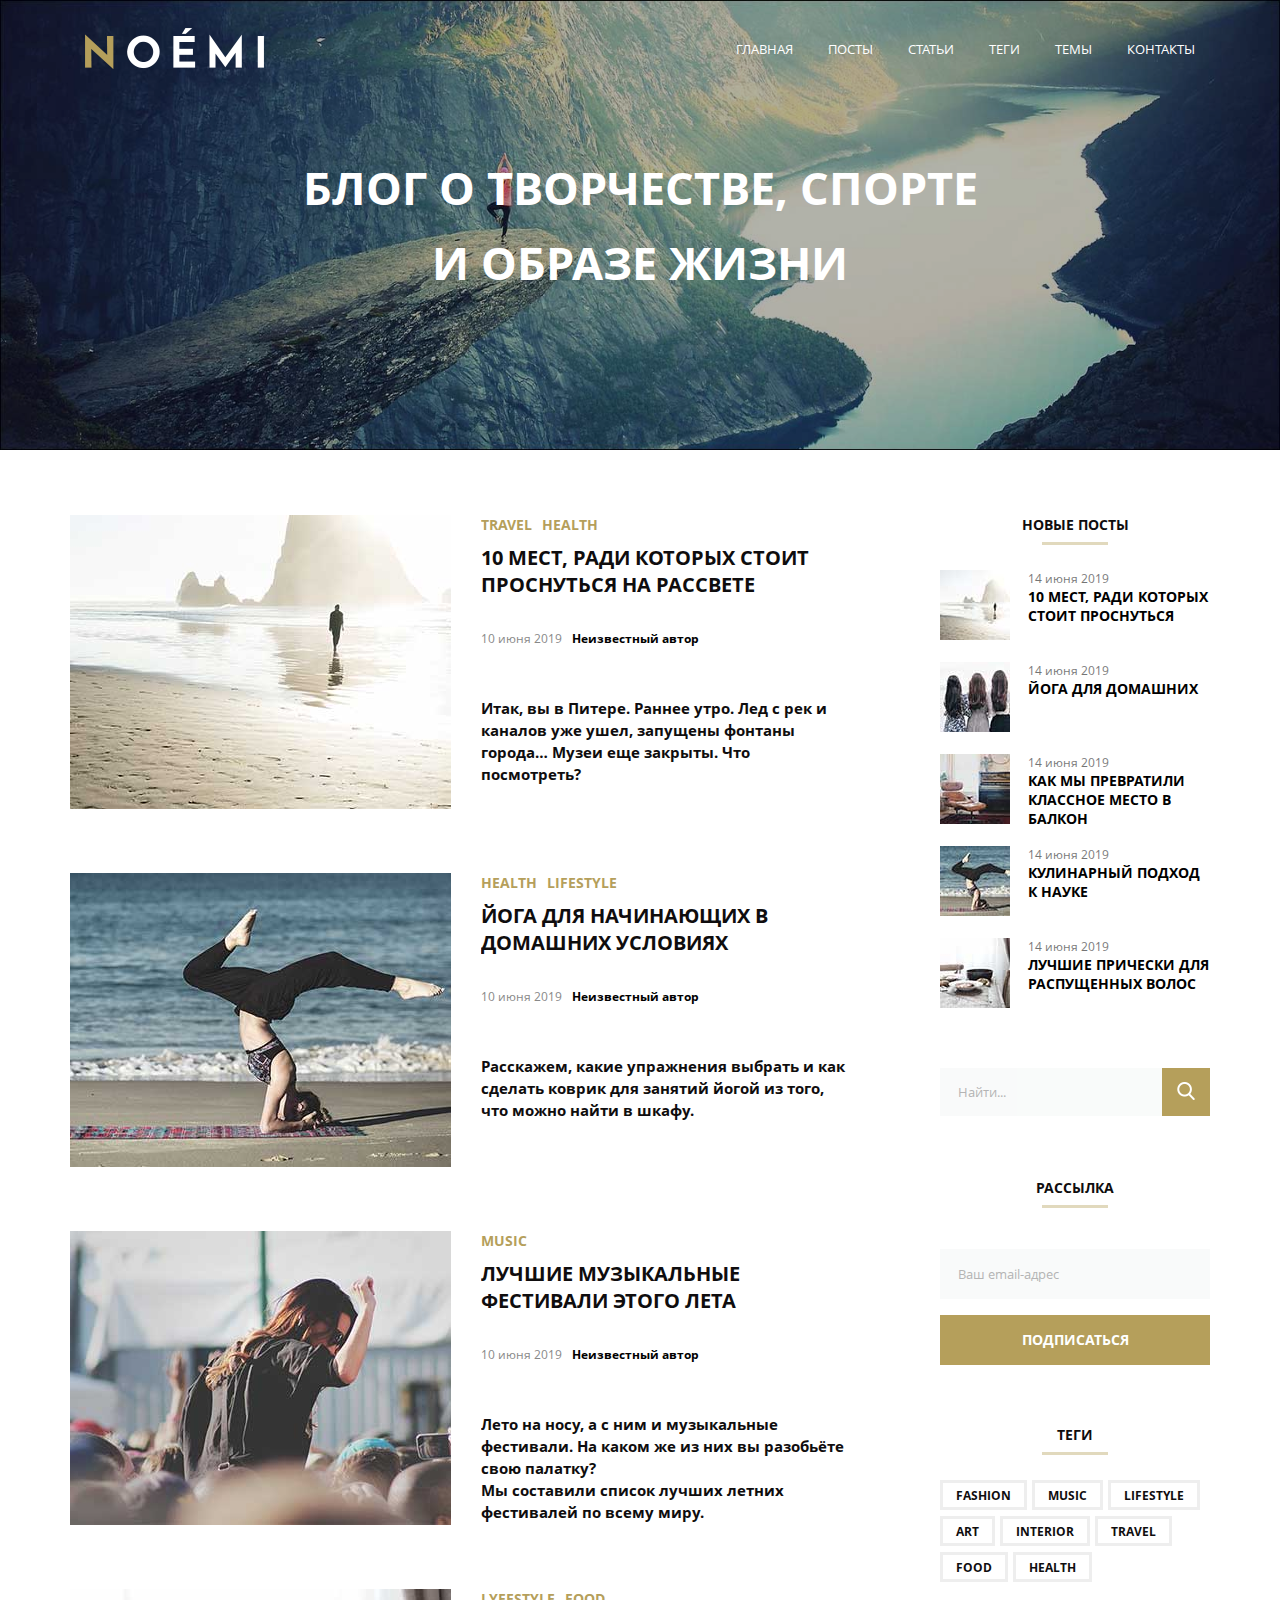
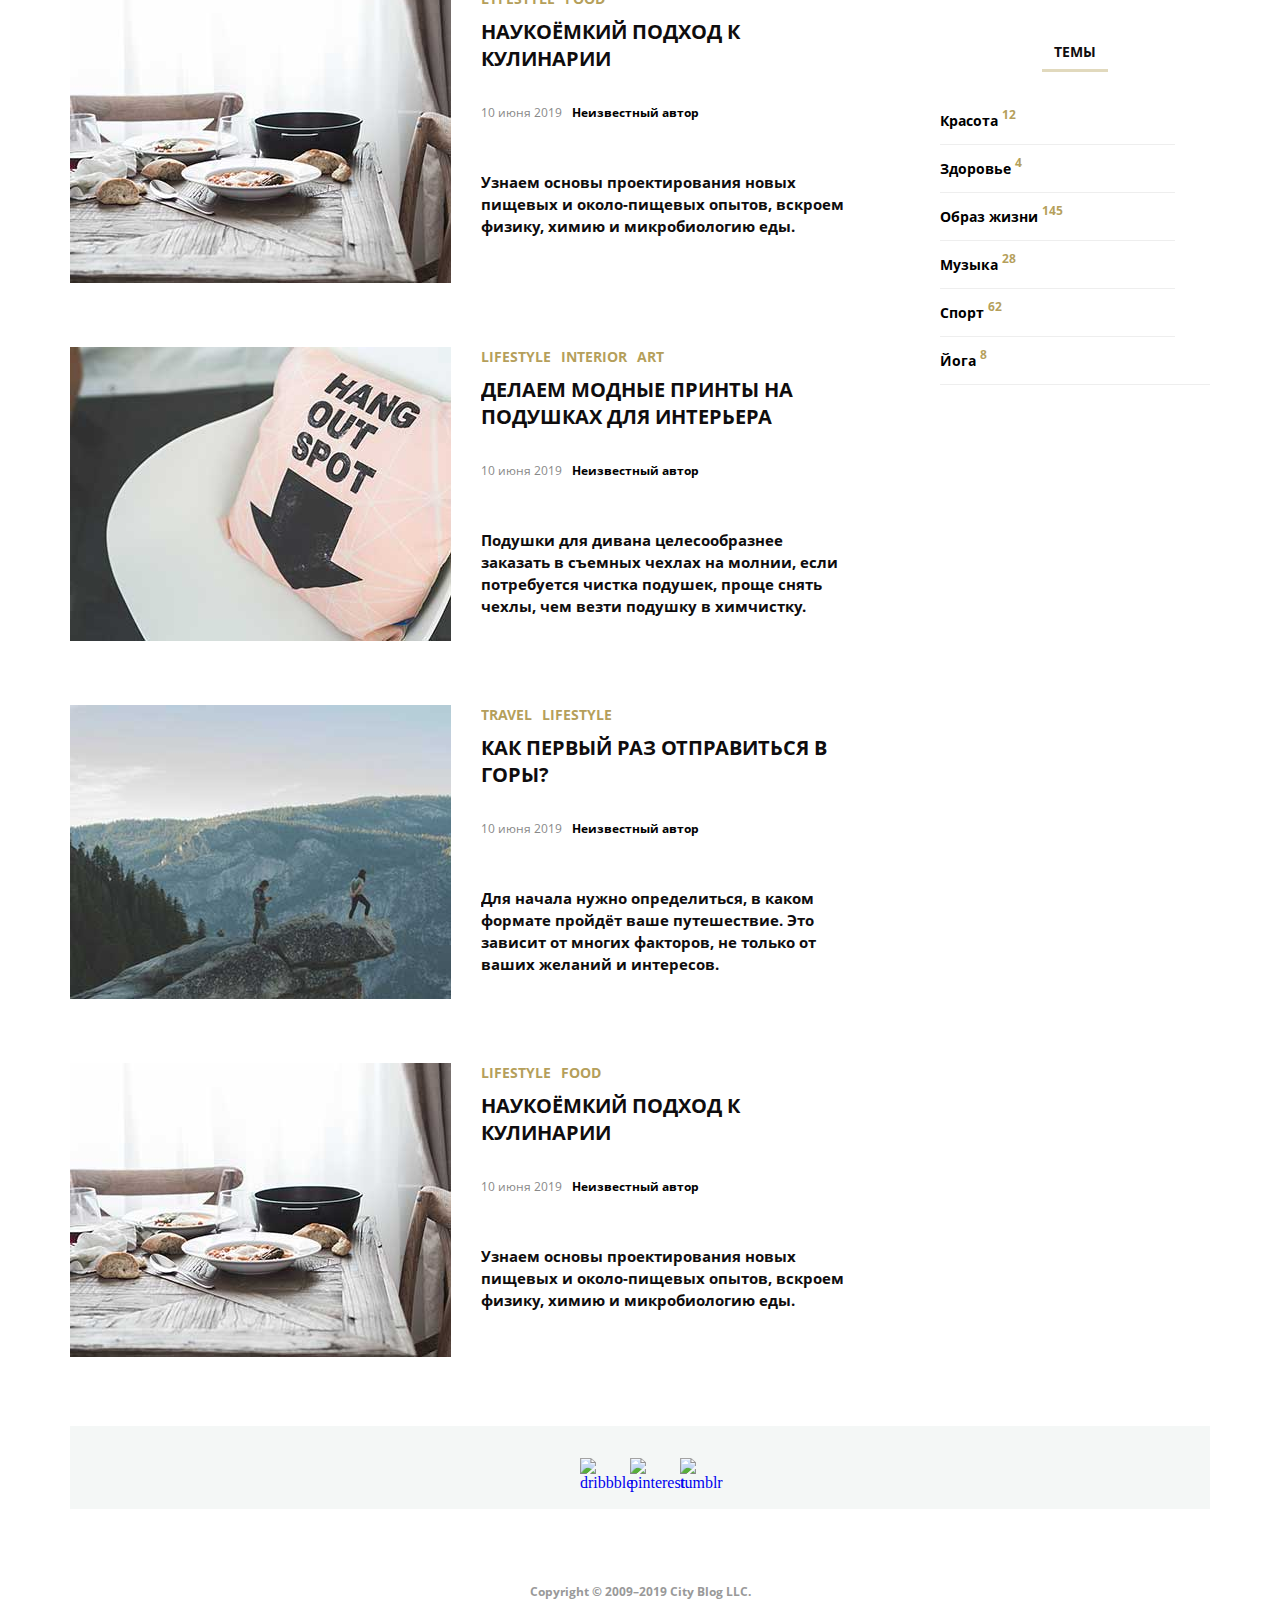
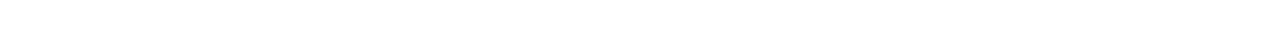
==== mi/index.html @ 3efe1348 "1" ====
<!DOCTYPE html>
<html lang="en">
  <head>
    <meta charset="UTF-8" />
    <meta http-equiv="X-UA-Compatible" content="IE=edge" />
    <meta name="viewport" content="width=device-width, initial-scale=1.0" />
    <link rel="stylesheet" href="style.css" />
    <title>diploma</title>
  </head>
  <body>
    <header class="header">
      <div class="content">
        <div class="row">
          <img class="logo" src="img/logo_8808.png" alt="логотип" />
          <nav class="nav">
            <ul class="nav--list">
              <li>
                <a href="#0" class="link">главная</a>
              </li>
              <li>
                <a href="#0" class="link">посты</a>
              </li>
              <li>
                <a href="#0" class="link">статьи</a>
              </li>
              <li>
                <a href="#0" class="link">теги</a>
              </li>
              <li>
                <a href="#0" class="link">темы</a>
              </li>
              <li>
                <a href="#0" class="link">контакты</a>
              </li>
            </ul>
          </nav>
        </div>
        <div class="tittle">
          <h1 class="tittle-text">Блог о творчестве, спорте и образе жизни</h1>
        </div>
      </div>
    </header>
    <main class="main">
      <div class="content content-main">
        <div class="main-news">
          <div class="post">
            <div class="post--img">
              <img
                src="img/nevs/last-post1.jpg"
                alt="Человек идущий по берегу"
              />
            </div>
            <div class="post--text">
              <div class="post--subtitle">
                <a href="#0">Travel</a>
                <a href="#0">Health</a>
              </div>
              <div class="post--tittle">
                <a href="#0">
                  10 мест, ради которых стоит проснуться на рассвете</a
                >
              </div>
              <div class="post--data-author">
                <div class="data-post"><p>10 июня 2019</p></div>
                <div class="author">Неизвестный автор</div>
              </div>
              <p class="desc">
                Итак, вы в Питере. Раннее утро. Лед с рек и каналов уже ушел,
                запущены фонтаны города… Музеи еще закрыты. Что посмотреть?
              </p>
            </div>
          </div>
          <div class="post">
            <div class="post--img">
              <img
                src="img/nevs/last-post2.jpg"
                alt="Девушка занимается йогой"
              />
            </div>
            <div class="post--text">
              <div class="post--subtitle">
                <a href="#0">health</a>
                <a href="#0">lifestyle</a>
              </div>
              <div class="post--tittle">
                <a href="#0"> ЙОга для начинающих в домашних условиях</a>
              </div>
              <div class="post--data-author">
                <div class="data-post"><p>10 июня 2019</p></div>
                <div class="author">Неизвестный автор</div>
              </div>
              <p class="desc">
                Расскажем, какие упражнения выбрать и как сделать коврик для
                занятий йогой из того, что можно найти в шкафу.
              </p>
            </div>
          </div>
          <div class="post">
            <div class="post--img">
              <img src="img/nevs/last-post3.jpg" alt="девушка на концерте" />
            </div>
            <div class="post--text">
              <div class="post--subtitle">
                <a href="#0">music</a>
              </div>
              <div class="post--tittle">
                <a href="#0"> Лучшие музыкальные фестивали этого лета</a>
              </div>
              <div class="post--data-author">
                <div class="data-post"><p>10 июня 2019</p></div>
                <div class="author">Неизвестный автор</div>
              </div>
              <p class="desc">
                Лето на носу, а с ним и музыкальные фестивали. На каком же из
                них вы разобьёте свою палатку?
              </p>
              <p class="desc">
                Мы составили список лучших летних фестивалей по всему миру.
              </p>
            </div>
          </div>
          <div class="post">
            <div class="post--img">
              <img src="img/nevs/last-post4.jpg" alt="еда" />
            </div>
            <div class="post--text">
              <div class="post--subtitle">
                <a href="#0">LYFESTYLE</a>
                <a href="#0">FOOD</a>
              </div>
              <div class="post--tittle">
                <a href="#0">Наукоёмкий подход к кулинарии</a>
              </div>
              <div class="post--data-author">
                <div class="data-post"><p>10 июня 2019</p></div>
                <div class="author">Неизвестный автор</div>
              </div>
              <p class="desc">
                Узнаем основы проектирования новых пищевых и около-пищевых
                опытов, вскроем физику, химию и микробиологию еды.
              </p>
            </div>
          </div>
          <div class="post">
            <div class="post--img">
              <img src="img/nevs/last-post5.jpg" alt="подушка" />
            </div>
            <div class="post--text">
              <div class="post--subtitle">
                <a href="#0">Lifestyle</a>
                <a href="#0">INTERIOR</a>
                <a href="#0">art</a>
              </div>
              <div class="post--tittle">
                <a href="#0"> делаем модные принты на подушках для интерьера</a>
              </div>
              <div class="post--data-author">
                <div class="data-post"><p>10 июня 2019</p></div>
                <div class="author">Неизвестный автор</div>
              </div>
              <p class="desc">
                Подушки для дивана целесообразнее заказать в съемных чехлах на
                молнии, если потребуется чистка подушек, проще снять чехлы, чем
                везти подушку в химчистку.
              </p>
            </div>
          </div>
          <div class="post">
            <div class="post--img">
              <img src="img/nevs/last-post6.jpg" alt="люди в горах" />
            </div>
            <div class="post--text">
              <div class="post--subtitle">
                <a href="#0">Travel</a>
                <a href="#0">lifestyle</a>
              </div>
              <div class="post--tittle">
                <a href="#0">Как первый раз отправиться в горы?</a>
              </div>
              <div class="post--data-author">
                <div class="data-post"><p>10 июня 2019</p></div>
                <div class="author">Неизвестный автор</div>
              </div>
              <p class="desc">
                Для начала нужно определиться, в каком формате пройдёт ваше
                путешествие. Это зависит от многих факторов, не только от ваших
                желаний и интересов.
              </p>
            </div>
          </div>
          <div class="post">
            <div class="post--img">
              <img src="img/nevs/last-post4.jpg" alt="снова еда" />
            </div>
            <div class="post--text">
              <div class="post--subtitle">
                <a href="#0">lifestyle</a>
                <a href="#0">food</a>
              </div>
              <div class="post--tittle">
                <a href="#0">Наукоёмкий подход к кулинарии</a>
              </div>
              <div class="post--data-author">
                <div class="data-post"><p>10 июня 2019</p></div>
                <div class="author">Неизвестный автор</div>
              </div>
              <p class="desc">
                Узнаем основы проектирования новых пищевых и около-пищевых
                опытов, вскроем физику, химию и микробиологию еды.
              </p>
            </div>
          </div>
        </div>
        <aside class="add-news">
          <section class="section new-posts">
            <div class="new-posts--tittle"><h3>Новые посты</h3></div>
            <div class="new-posts--list">
              <article class="new-posts--item">
                <div class="item--img">
                  <img src="img/nevs-sec/2.jpg" alt="человек на пляже" />
                </div>
                <div class="item--text">
                  <div class="data"><p>14 июня 2019</p></div>
                  <h4 class="post--tittle-aside xs">
                    <a href="#0"> 10 мест, ради которых стоит проснуться</a>
                  </h4>
                </div>
              </article>
              <article class="new-posts--item">
                <div class="item--img">
                  <img src="img/nevs-sec/7.jpg" alt="три девушки" />
                </div>
                <div class="item--text">
                  <div class="data"><p>14 июня 2019</p></div>
                  <h4 class="post--tittle-aside xs">
                    <a href="#0">Йога для домашних</a>
                  </h4>
                </div>
              </article>
              <article class="new-posts--item">
                <div class="item--img">
                  <img src="img/nevs-sec/45.jpg" alt="кресло" />
                </div>
                <div class="item--text">
                  <div class="data"><p>14 июня 2019</p></div>
                  <h4 class="post--tittle-aside xs">
                    <a href="#0">как мы превратили классное место в балкон</a>
                  </h4>
                </div>
              </article>
              <article class="new-posts--item">
                <div class="item--img">
                  <img
                    src="img/nevs-sec/151.jpg"
                    alt="девушка занимается йогой"
                  />
                </div>
                <div class="item--text">
                  <div class="data"><p>14 июня 2019</p></div>
                  <h4 class="post--tittle-aside xs">
                    <a href="#0">Кулинарный подход к науке</a>
                  </h4>
                </div>
              </article>
              <article class="new-posts--item">
                <div class="item--img">
                  <img src="img/nevs-sec/501.jpg" alt="едааааа" />
                </div>
                <div class="item--text">
                  <div class="data"><p>14 июня 2019</p></div>
                  <h4 class="post--tittle-aside xs">
                    <a href="#0"> лучшие прически для распущенных волос</a>
                  </h4>
                </div>
              </article>
            </div>
          </section>
          <section class="section search">
            <form method="get" class="search--item form">
              <input
                placeholder="Найти..."
                type="search"
                class="search--input"
              />
              <button type="submit" class="searh--submit">
                <img
                  class="search-img"
                  src="img/search_9356.png"
                  alt="значок лупы"
                />
              </button>
            </form>
          </section>
          <section class="section mailing">
            <div class="new-posts--tittle"><h3>Рассылка</h3></div>
            <div class="column--email">
              <form class="column--email-input-button" method="post">
                <label for="emailAddress"></label>
                <input
                  class="mailing--email form"
                  type="email"
                  id="emailAddress"
                  placeholder="Ваш email-адрес"
                  required
                  pattern=".+@beststartupever\.com"
                />
                <button class="mailing--submit form" type="submit">
                  Подписаться
                </button>
              </form>
            </div>
          </section>
          <section class="section tegs">
            <div class="new-posts--tittle"><h3>теги</h3></div>
            <div class="tegs--container">
              <div class="container--teg">
                <a class="teg--link" href="#0">Fashion</a>
              </div>
              <div class="container--teg">
                <a class="teg--link" href="#0">MuSiC</a>
              </div>
              <div class="container--teg">
                <a class="teg--link" href="#0">Lifestyle</a>
              </div>
              <div class="container--teg">
                <a class="teg--link" href="#0">ART</a>
              </div>
              <div class="container--teg">
                <a class="teg--link" href="#0">Interior</a>
              </div>
              <div class="container--teg">
                <a class="teg--link" href="#0">travel</a>
              </div>
              <div class="container--teg">
                <a class="teg--link" href="#0">FOOD</a>
              </div>
              <div class="container--teg">
                <a class="teg--link" href="#0">HEALTH</a>
              </div>
            </div>
          </section>
          <section class="section themes">
            <div class="new-posts--tittle"><h3>темы</h3></div>
            <ul class="list--container">
              <li class="list--item">
                <a class="item--link" href="#0">
                  Красота
                  <div class="link--number">12</div>
                </a>
              </li>
              <li class="list--item">
                <a class="item--link" href="#0">
                  Здоровье
                  <div class="link--number">4</div>
                </a>
              </li>
              <li class="list--item">
                <a class="item--link" href="#0">
                  Образ жизни
                  <div class="link--number">145</div>
                </a>
              </li>
              <li class="list--item">
                <a class="item--link" href="#0">
                  Музыка
                  <div class="link--number">28</div>
                </a>
              </li>
              <li class="list--item">
                <a class="item--link" href="#0">
                  Спорт
                  <div class="link--number">62</div>
                </a>
              </li>
              <li class="list--item">
                <a class="item--link" href="#0">
                  Йога
                  <div class="link--number">8</div>
                </a>
              </li>
            </ul>
          </section>
        </aside>
      </div>
    </main>
    <footer class="footer">
      <div class="content footer--container">
        <div class="socials--container">
          <div class="socials--icon">
            <a href="#0">
              <img
                src="https://netology-code.github.io/html-2-diploma/sources/images/social/001-dribbble.svg"
                alt="dribbble"
              />
              <p class="visually-hidden">это иконка "dribbble"</p>
            </a>
          </div>
          <div class="socials--icon">
            <a href="#0">
              <img
                src="https://netology-code.github.io/html-2-diploma/sources/images/social/002-pinterest.svg"
                alt="pinterest"
              />
              <p class="visually-hidden">это иконка "pinterest"</p>
            </a>
          </div>
          <div class="socials--icon">
            <a href="#0">
              <img
                src="https://netology-code.github.io/html-2-diploma/sources/images/social/003-tumblr.svg"
                alt="tumblr"
              />
              <p class="visually-hidden">это иконка "tumblr"</p>
            </a>
          </div>
        </div>
        <div class="footer--info">
          <a href="#0">Copyright © 2009–2019 City Blog LLC.</a>
        </div>
      </div>
    </footer>
  </body>
</html>
---- mi/style.css ----
@font-face {
  font-family: "OpenSans";
  src: url("fonts/OpenSans-Regular.woff") format("woff"), url("fonts/OpenSans-Regular.ttf") format("ttf");
  font-weight: normal;
  font-style: normal;
  font-display: swap;
}
@font-face {
  font-family: "OpenSans";
  src: url("fonts//OpenSans-Bold.woff") format("woff"), url("fonts/OpenSans-Bold.ttf") format("ttf");
  font-weight: 700;
  font-style: normal;
  font-display: swap;
}
/*//////////////////////////////////////////////////////*/
* {
  padding: 0px;
  margin: 0px;
  border: 0px;
}

*,
*::before,
*::after {
  box-sizing: border-box;
}
ul,
li {
  list-style-type: none;
}
/*!!!!!!!!!!!!!!!!!!!!!!!!!!!!!!><!!!!!!!!!!!!!!!!!!!!!!!!!!!!!!*/
.header {
  margin: 0 auto;
  position: relative;
  width: 100%;
  height: 450px;
  background-image: url(img/banner-bg.jpg);
  background-repeat: no-repeat;
  background-size: 100% 100%;
  object-fit: cover;
  object-position: center center;
  z-index: 1;
}

.header::before {
  content: "";
  display: block;
  width: 100%;
  height: 100%;
  position: absolute;
  top: 0;
  left: 0;
  right: 0;
  bottom: 0;
  background-color: rgba(0, 0, 0, 0.3);
  z-index: 1;
}
.content {
  /* position: relative; */
  max-width: 1170px;
  height: 100%;
  margin: 0 auto;
  padding: 0 15px;
  position: relative;
}
.row {
  display: flex;
  justify-content: space-between;
  align-items: center;

  padding: 28px 15px 0 15px;
  z-index: 2;
}
.logo {
  z-index: 2;
}
.nav {
  z-index: 2;
  /*  justify-content: space-between; 
     width: 100%;
  max-width: 464px; */
}
.nav--list {
  display: flex;
}
.link {
  text-decoration: none;
  font-size: 13px;
  text-transform: uppercase;
  color: #ffffff;
  font-weight: 400;
  font-family: "OpenSans", Arial, sans-serif;
  text-align: center;
}

li:not(:last-child) {
  margin-right: 35px;
}
.link:hover {
  text-decoration: underline;
  /*   border-bottom: 1px solid #ffffff; */
}

.tittle {
  /*  margin: 0 auto; */
  /*top: 20%;*/
  /*  display: flex;
  justify-content: center; */
  max-width: 690px;
  width: 100%;
  position: absolute;
  top: 50%;
  left: 50%;
  transform: translate(-50%, -50%);

  z-index: 2;
}
.tittle-text {
  font-size: 45px;
  line-height: 75px;
  text-transform: uppercase;
  color: #ffffff;
  font-weight: 700;
  font-family: "OpenSans", Arial, sans-serif;
  text-align: center;
}
/*!!!!!!!!!!!!!!MAIN!!!!!!!!!!!!!!!!!!!!!!!*/
.content-main {
  margin: 0 auto;
  display: flex;
  justify-content: space-between;
  margin-top: 65px;
  margin-bottom: 65px;
}
.main-news {
  display: flex;
  flex-direction: column;
  row-gap: 60px;
}
.post {
  display: flex;
  max-width: 780px;
  /*   gap: 60px 30px; */
}
.post--img {
}
.post--text {
  display: flex;
  flex-direction: column;
  max-width: 380px;
  max-height: 294px;

  margin-left: 30px;
  overflow: hidden;
}
.post--subtitle {
  display: flex;
  column-gap: 10px;
}
.post--subtitle a {
  font-family: "OpenSans", Arial, sans-serif;
  font-size: 14px;
  /*  line-height: 40px; */
  font-weight: 700;
  text-transform: uppercase;
  color: #b59f5b;
}
.post--tittle {
  margin-top: 10px;
  margin-bottom: 32px;
}
.post--tittle a {
  font-family: "OpenSans", Arial, sans-serif;
  font-weight: bold;
  font-size: 20px;
  /*   line-height: 24px; */
  font-weight: 700;
  text-transform: uppercase;
  color: #0f0d0e;
}
.post--tittle a:hover {
  color: #b59f5b;
}

.post--data-author {
  display: flex;
  column-gap: 10px;
  margin-bottom: 50px;
}
.data-post {
}
.data-post p {
  font-family: "OpenSans";
  font-size: 12px;
  /*  line-height: 40px; */
  font-weight: 400;
  color: #888888;
}
.author {
  display: inline-block;
  font-family: "OpenSans", Arial, sans-serif;
  font-weight: bold;
  font-size: 12px;
  /*   line-height: 40px; */
  font-weight: 700;
  color: #000000;
}
.desc {
  font-family: "OpenSans", Arial, sans-serif;
  font-weight: bold;
  font-size: 15px;
  line-height: 22px;
  color: #0f0d0e;
}

/*!!!!!!!!!!!!!!!!!!!!!!!!!!.add-news!!!!!!!!!!!!!!!!!!!!!!!!!*/

/* .add-news section::not(:last-child) {
  padding-bottom: 60%;
} */
a {
  text-decoration: none;
}

.new-posts {
}
.add-news {
  box-sizing: content-box;
  max-width: 270px;
  width: 100%;
  padding-left: 15px;
}
.new-posts--tittle {
  text-align: center;
  margin-bottom: 25px;
}
.new-posts--tittle h3 {
  font-family: "OpenSans", Arial, sans-serif;
  font-size: 14px;
  font-weight: bold;
  text-transform: uppercase;
  color: #0f0d0e;
}
.new-posts--tittle::after {
  content: "";
  display: block;
  width: 66px;
  height: 3px;
  opacity: 0.4;
  background-color: #b59f5b;
  margin: 8px auto 0; /* Отступ с боков по центру и снизу */
}
.post--tittle-aside a {
  font-family: "OpenSans";
  font-size: 14px;
  /* line-height: 18px; */
  font-weight: 700;
  text-transform: uppercase;
  color: #000000;
}
.post--tittle-aside a:hover {
  color: #b59f5b;
}
.new-posts--list {
  display: flex;
  flex-direction: column;
  row-gap: 22px;
}
.new-posts--item {
  display: flex;
  width: 100%;
  max-height: 70px;
  column-gap: 18px;
  overflow: hidden;
}
.item--img {
}
.item--text {
}
.data {
  opacity: 0.54;
  font-family: "OpenSans";
  font-size: 12px;
  /*   line-height: 40px; */
  font-weight: 400;
  color: #000000;
}
.xs a {
  padding: 5px 0 0 0;
  font-family: "OpenSans", Arial, sans-serif;
  font-size: 14px;
  /*  line-height: 18px; */
  font-weight: 700;
  text-transform: uppercase;
  color: #000000;
}
/*!!!!!!!!!!!!!!!!!!!!!!!!!!!search!!!!!!!!!!!!!!!!!!!!!!!!*/
.section:not(:last-child) {
  margin-bottom: 60px;
}
[placeholder] {
  opacity: 0.54;
  font-family: "OpenSans";
  font-size: 13px;
  line-height: 40px;
  font-weight: 400;
  color: #000000;
}
button {
  cursor: pointer;
}
.form {
  min-height: 50px;
  max-width: 270px;
  width: 100%;
}
.search--item {
  position: relative;
  max-width: 270px;
  max-height: 50px;
  height: 100%;
  width: 100%;
}

.search--input {
  min-height: 48px;
  width: 100%;
  outline: none; /* чтобы убрать обводку вокруг формы */
  padding-left: 18px;
  background-color: #f4f7f6;
}
.search--input:focus,
.mailing--email:focus {
  border: 1px solid #b59f5b;
}

.searh--submit {
  position: absolute;
  top: 0;
  right: 0;
  max-width: 48px;
  max-height: 48px;
  width: 100%;
  height: 100%;
  background-color: #b59f5b;
}
.searh--submit:hover,
.mailing--submit:hover {
  background-color: #323232;
}
.search-img {
  max-width: 18px;
  max-height: 18px;
}
/*!!!!!!!!!!!!!!!!!!!!!!!!!!!mailing!!!!!!!!!!!!!!!!!!!!!!!!*/

.column--email {
  /*   display: flex;
  flex-direction: column;
  row-gap: 16px; */
}
.column--email-input-button {
  display: flex;
  flex-direction: column;
  row-gap: 16px;
}
.mailing--email {
  background-color: #f4f7f6;
  padding-left: 18px;
  outline: none;
}
.mailing--submit {
  /*  padding-top: 16px; */
  max-width: 270px;
  width: 100%;
  height: 49px;
  background-color: #b59f5b;
  border: none;
  font-family: "OpenSans";
  font-size: 14px;
  line-height: 40px;
  font-weight: 700;
  text-transform: uppercase;
  color: #ffffff;
}
/*!!!!!!!!!!!!!!!!!!!!!!!!!!!tegs!!!!!!!!!!!!!!!!!!!!!!!!!!!*/

.tegs {
}

.tegs--container {
  display: flex;
  flex-wrap: wrap;
  gap: 6px 5px;
}
.container--teg {
  box-sizing: border-box;
  max-height: 30px;
  padding: 3px 13px;
  text-align: center;
  background-color: rgba(244, 243, 241, 0);
  border: 3px solid #eeeeee;
}
.container--teg:hover:nth-child(1) {
  border: 3px solid #b59f5b;
}

.teg--link {
  font-family: "OpenSans";
  font-size: 12px;
  font-weight: 700;
  text-transform: uppercase;
  color: #0f0d0e;
}
/*!!!!!!!!!!!!!!!!!!!!!!!!!!!themes!!!!!!!!!!!!!!!!!!!!!!!!!!!*/
ul {
  list-style-type: none;
}
.list--item {
  border-bottom: 1px solid #eeeeee;
  position: relative;
}
.item--link {
  display: flex;
  align-items: start;
  column-gap: 4px;
  font-family: "OpenSans";
  font-size: 14px;
  line-height: 47px;
  font-weight: 700;
  color: #000000;
}
.item--link:hover {
  color: #b59f5b;
}

.link--number {
  font-family: "OpenSans";
  font-size: 12px;
  line-height: 36px;
  font-weight: bold;
  color: #b59f5b;
}
/*!!!!!!!!!!!!!!!!!!!!!!!!!!!FOOTER!!!!!!!!!!!!!!!!!!!!!!!!!!!*/
.footer--container {
  /* max-width: 1170px; */
  /*   max-height: 80px;
  height: 100%;
  width: 100%; */
  /*    */
}
.socials--container {
  display: flex;
  justify-content: center;
  align-items: center;
  column-gap: 30px;
  background-color: #f4f7f6;
  min-height: 83px;
}
.socials--icon {
  max-width: 20px;
  max-height: 20px;
  width: 100%;
  height: 100%;
}
.footer--info {
  text-align: center;
  margin-top: 73px;
  padding-bottom: 40px;
}
.footer--info a {
  font-family: "OpenSans";
  font-size: 12px;
  font-weight: 700;
  color: #999999;
}
.visually-hidden {
  position: absolute;
  width: 1px;
  height: 1px;
  margin: -1px;
  padding: 0;
  border: 0;
  clip: rect(0 0 0 0);
  overflow: hidden;
}
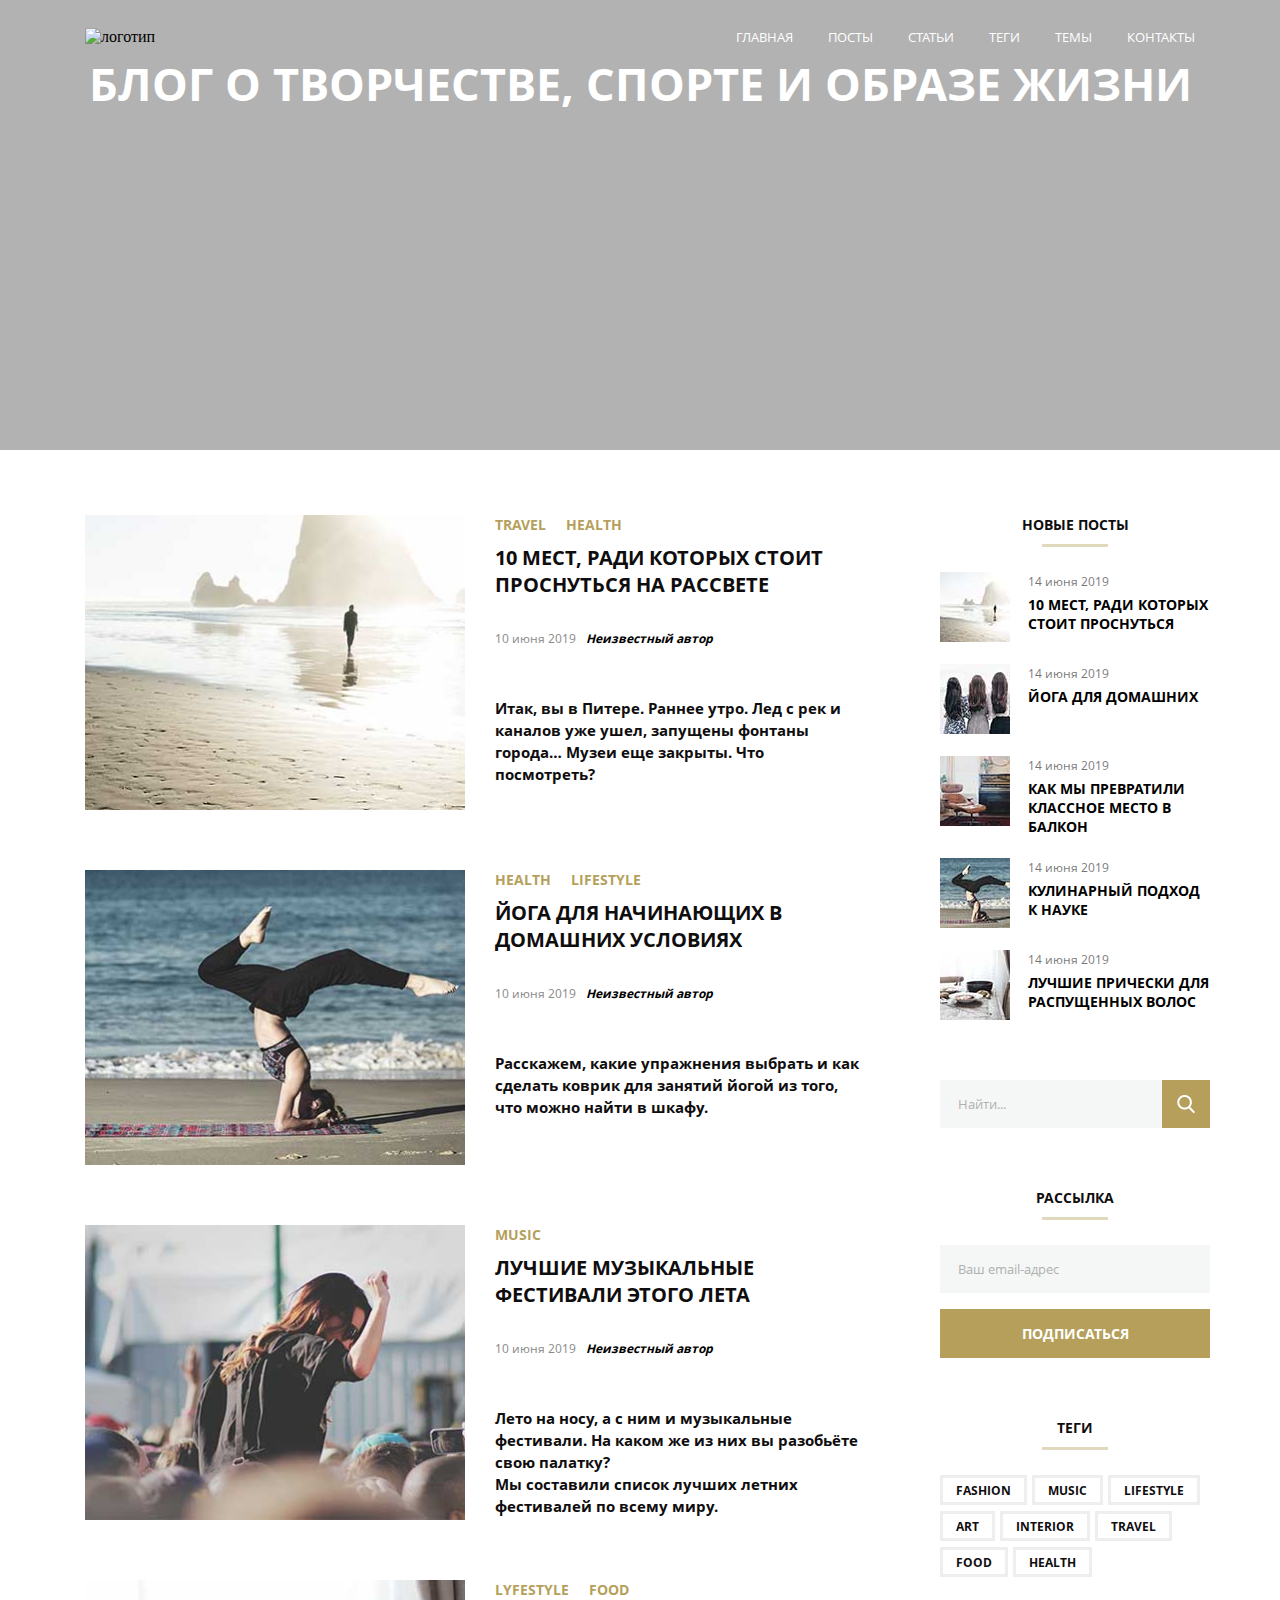
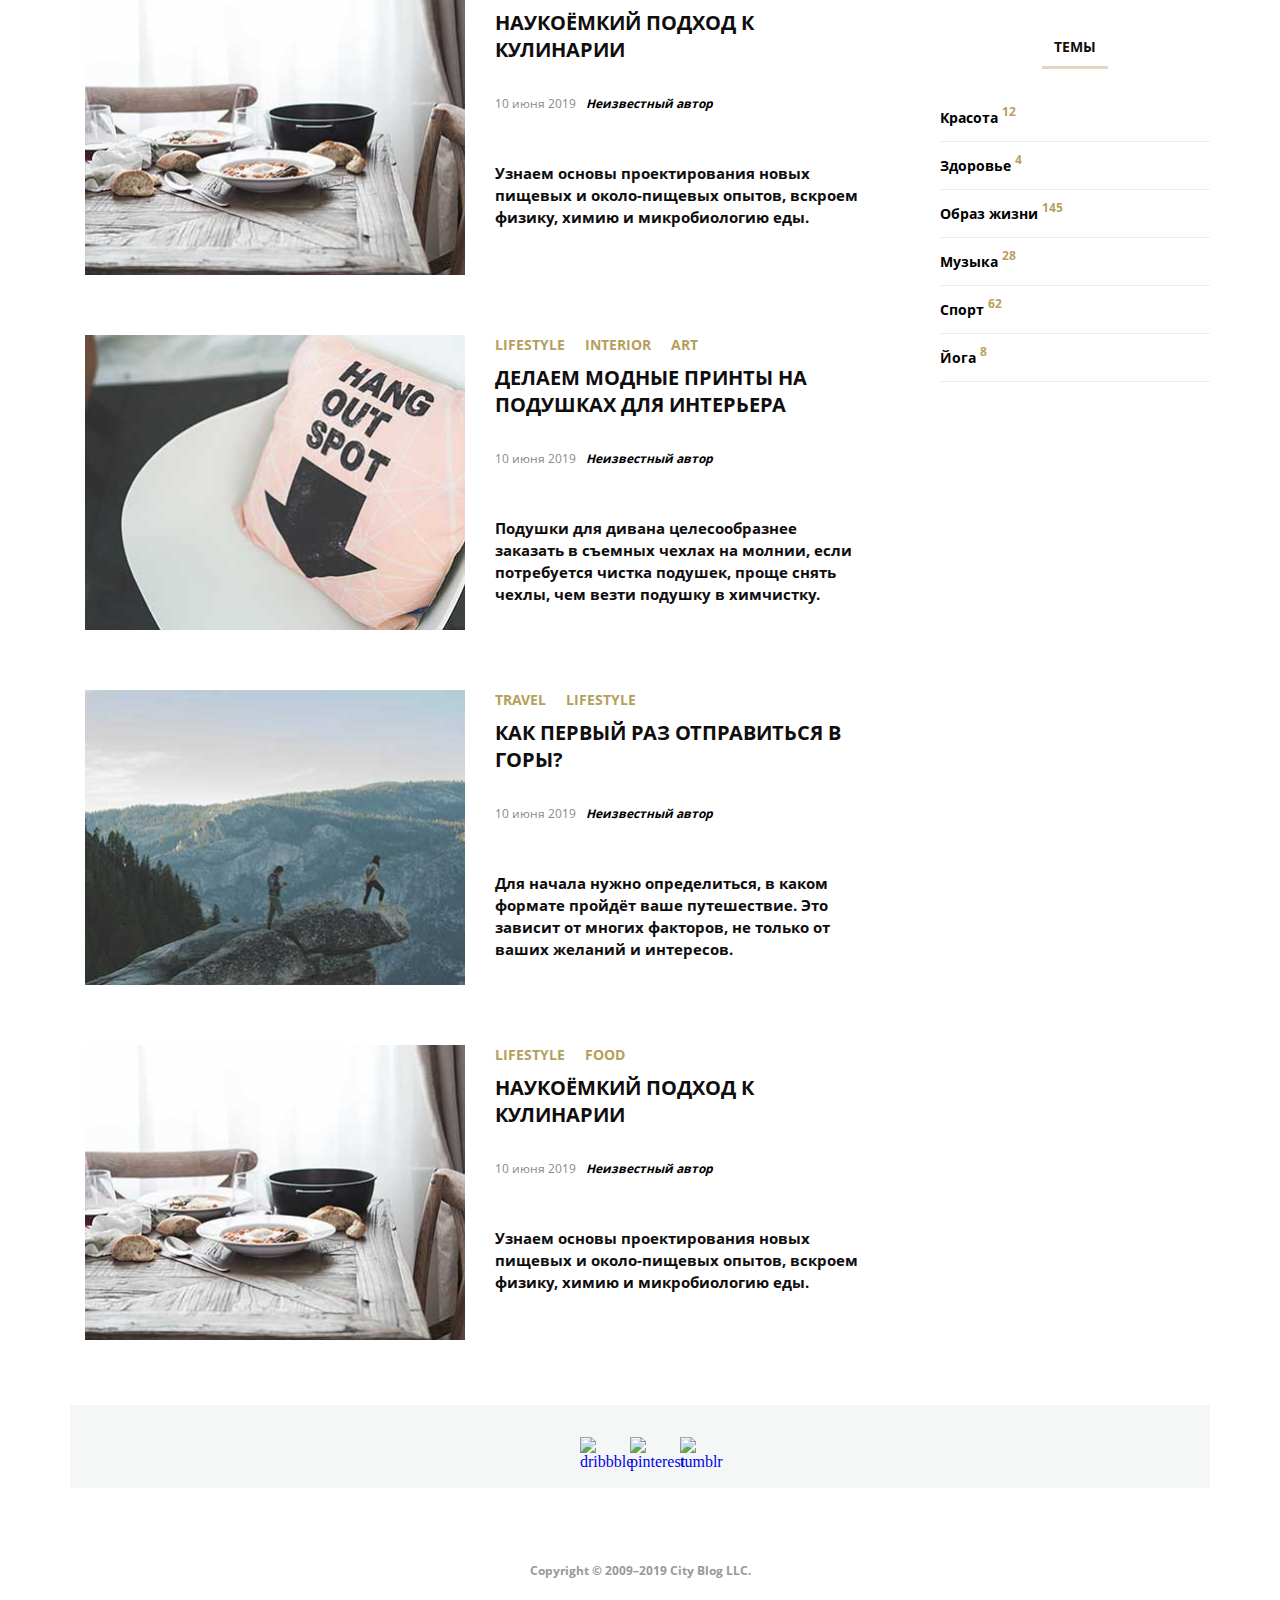
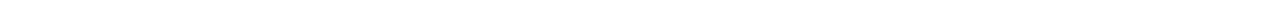
==== commit d606f93e: "до передачи в codepain" ====
--- a/mi/index.html
+++ b/mi/index.html
@@ -9,9 +9,13 @@
   </head>
   <body>
     <header class="header">
-      <div class="content">
+      <div class="content header--content">
         <div class="row">
-          <img class="logo" src="img/logo_8808.png" alt="логотип" />
+          <img
+            class="logo"
+            src="https://netology-code.github.io/html-2-diploma/sources/images/noemi-logo.svg"
+            alt="логотип"
+          />
           <nav class="nav">
             <ul class="nav--list">
               <li>
@@ -35,354 +39,364 @@
             </ul>
           </nav>
         </div>
-        <div class="tittle">
-          <h1 class="tittle-text">Блог о творчестве, спорте и образе жизни</h1>
-        </div>
+        <h1 class="tittle-text">Блог о творчестве, спорте и образе жизни</h1>
       </div>
     </header>
-    <main class="main">
-      <div class="content content-main">
-        <div class="main-news">
-          <div class="post">
-            <div class="post--img">
-              <img
+    <div class="wrapper content">
+      <main class="main">
+        <div class="content content-main">
+          <div class="main-news">
+            <div class="post">
+              <img
+                class="post--img"
                 src="img/nevs/last-post1.jpg"
                 alt="Человек идущий по берегу"
               />
-            </div>
-            <div class="post--text">
-              <div class="post--subtitle">
-                <a href="#0">Travel</a>
-                <a href="#0">Health</a>
-              </div>
-              <div class="post--tittle">
-                <a href="#0">
-                  10 мест, ради которых стоит проснуться на рассвете</a
-                >
-              </div>
-              <div class="post--data-author">
-                <div class="data-post"><p>10 июня 2019</p></div>
-                <div class="author">Неизвестный автор</div>
-              </div>
-              <p class="desc">
-                Итак, вы в Питере. Раннее утро. Лед с рек и каналов уже ушел,
-                запущены фонтаны города… Музеи еще закрыты. Что посмотреть?
-              </p>
-            </div>
-          </div>
-          <div class="post">
-            <div class="post--img">
+              <div class="post--text">
+                <ul class="post--subtitle">
+                  <li><a href="#0">Travel</a></li>
+                  <li><a href="#0">Health</a></li>
+                </ul>
+                <h3 class="post--tittle">
+                  <a href="#0"
+                    >10 мест, ради которых стоит проснуться на рассвете
+                  </a>
+                </h3>
+                <div class="post--data-author">
+                  <time class="data-post"><p>10 июня 2019</p></time>
+                  <address class="author">Неизвестный автор</address>
+                </div>
+                <p class="desc">
+                  Итак, вы в Питере. Раннее утро. Лед с рек и каналов уже ушел,
+                  запущены фонтаны города… Музеи еще закрыты. Что посмотреть?
+                </p>
+              </div>
+            </div>
+            <div class="post">
               <img
                 src="img/nevs/last-post2.jpg"
+                class="post--img"
                 alt="Девушка занимается йогой"
               />
-            </div>
-            <div class="post--text">
-              <div class="post--subtitle">
-                <a href="#0">health</a>
-                <a href="#0">lifestyle</a>
-              </div>
-              <div class="post--tittle">
-                <a href="#0"> ЙОга для начинающих в домашних условиях</a>
-              </div>
-              <div class="post--data-author">
-                <div class="data-post"><p>10 июня 2019</p></div>
-                <div class="author">Неизвестный автор</div>
-              </div>
-              <p class="desc">
-                Расскажем, какие упражнения выбрать и как сделать коврик для
-                занятий йогой из того, что можно найти в шкафу.
-              </p>
-            </div>
-          </div>
-          <div class="post">
-            <div class="post--img">
-              <img src="img/nevs/last-post3.jpg" alt="девушка на концерте" />
-            </div>
-            <div class="post--text">
-              <div class="post--subtitle">
-                <a href="#0">music</a>
-              </div>
-              <div class="post--tittle">
-                <a href="#0"> Лучшие музыкальные фестивали этого лета</a>
-              </div>
-              <div class="post--data-author">
-                <div class="data-post"><p>10 июня 2019</p></div>
-                <div class="author">Неизвестный автор</div>
-              </div>
-              <p class="desc">
-                Лето на носу, а с ним и музыкальные фестивали. На каком же из
-                них вы разобьёте свою палатку?
-              </p>
-              <p class="desc">
-                Мы составили список лучших летних фестивалей по всему миру.
-              </p>
-            </div>
-          </div>
-          <div class="post">
-            <div class="post--img">
-              <img src="img/nevs/last-post4.jpg" alt="еда" />
-            </div>
-            <div class="post--text">
-              <div class="post--subtitle">
-                <a href="#0">LYFESTYLE</a>
-                <a href="#0">FOOD</a>
-              </div>
-              <div class="post--tittle">
-                <a href="#0">Наукоёмкий подход к кулинарии</a>
-              </div>
-              <div class="post--data-author">
-                <div class="data-post"><p>10 июня 2019</p></div>
-                <div class="author">Неизвестный автор</div>
-              </div>
-              <p class="desc">
-                Узнаем основы проектирования новых пищевых и около-пищевых
-                опытов, вскроем физику, химию и микробиологию еды.
-              </p>
-            </div>
-          </div>
-          <div class="post">
-            <div class="post--img">
-              <img src="img/nevs/last-post5.jpg" alt="подушка" />
-            </div>
-            <div class="post--text">
-              <div class="post--subtitle">
-                <a href="#0">Lifestyle</a>
-                <a href="#0">INTERIOR</a>
-                <a href="#0">art</a>
-              </div>
-              <div class="post--tittle">
-                <a href="#0"> делаем модные принты на подушках для интерьера</a>
-              </div>
-              <div class="post--data-author">
-                <div class="data-post"><p>10 июня 2019</p></div>
-                <div class="author">Неизвестный автор</div>
-              </div>
-              <p class="desc">
-                Подушки для дивана целесообразнее заказать в съемных чехлах на
-                молнии, если потребуется чистка подушек, проще снять чехлы, чем
-                везти подушку в химчистку.
-              </p>
-            </div>
-          </div>
-          <div class="post">
-            <div class="post--img">
-              <img src="img/nevs/last-post6.jpg" alt="люди в горах" />
-            </div>
-            <div class="post--text">
-              <div class="post--subtitle">
-                <a href="#0">Travel</a>
-                <a href="#0">lifestyle</a>
-              </div>
-              <div class="post--tittle">
-                <a href="#0">Как первый раз отправиться в горы?</a>
-              </div>
-              <div class="post--data-author">
-                <div class="data-post"><p>10 июня 2019</p></div>
-                <div class="author">Неизвестный автор</div>
-              </div>
-              <p class="desc">
-                Для начала нужно определиться, в каком формате пройдёт ваше
-                путешествие. Это зависит от многих факторов, не только от ваших
-                желаний и интересов.
-              </p>
-            </div>
-          </div>
-          <div class="post">
-            <div class="post--img">
-              <img src="img/nevs/last-post4.jpg" alt="снова еда" />
-            </div>
-            <div class="post--text">
-              <div class="post--subtitle">
-                <a href="#0">lifestyle</a>
-                <a href="#0">food</a>
-              </div>
-              <div class="post--tittle">
-                <a href="#0">Наукоёмкий подход к кулинарии</a>
-              </div>
-              <div class="post--data-author">
-                <div class="data-post"><p>10 июня 2019</p></div>
-                <div class="author">Неизвестный автор</div>
-              </div>
-              <p class="desc">
-                Узнаем основы проектирования новых пищевых и около-пищевых
-                опытов, вскроем физику, химию и микробиологию еды.
-              </p>
+              <div class="post--text">
+                <ul class="post--subtitle">
+                  <li><a href="#0">health</a></li>
+                  <li><a href="#0">lifestyle</a></li>
+                </ul>
+                <h3 class="post--tittle">
+                  <a href="#0"> ЙОга для начинающих в домашних условиях</a>
+                </h3>
+                <div class="post--data-author">
+                  <time class="data-post"><p>10 июня 2019</p></time>
+                  <address class="author">Неизвестный автор</address>
+                </div>
+                <p class="desc">
+                  Расскажем, какие упражнения выбрать и как сделать коврик для
+                  занятий йогой из того, что можно найти в шкафу.
+                </p>
+              </div>
+            </div>
+            <div class="post">
+              <img
+                class="post--img"
+                src="img/nevs/last-post3.jpg"
+                alt="девушка на концерте"
+              />
+              <div class="post--text">
+                <ul class="post--subtitle">
+                  <li><a href="#0">music</a></li>
+                </ul>
+                <h3 class="post--tittle">
+                  <a href="#0"> Лучшие музыкальные фестивали этого лета</a>
+                </h3>
+                <div class="post--data-author">
+                  <time class="data-post"><p>10 июня 2019</p></time>
+                  <address class="author">Неизвестный автор</address>
+                </div>
+                <p class="desc">
+                  Лето на носу, а с ним и музыкальные фестивали. На каком же из
+                  них вы разобьёте свою палатку?
+                </p>
+                <p class="desc">
+                  Мы составили список лучших летних фестивалей по всему миру.
+                </p>
+              </div>
+            </div>
+            <div class="post">
+              <img src="img/nevs/last-post4.jpg" alt="еда" class="post--img" />
+              <div class="post--text">
+                <ul class="post--subtitle">
+                  <li><a href="#0">LYFESTYLE</a></li>
+                  <li><a href="#0">FOOD</a></li>
+                </ul>
+                <h3 class="post--tittle">
+                  <a href="#0">Наукоёмкий подход к кулинарии</a>
+                </h3>
+                <div class="post--data-author">
+                  <time class="data-post"><p>10 июня 2019</p></time>
+                  <address class="author">Неизвестный автор</address>
+                </div>
+                <p class="desc">
+                  Узнаем основы проектирования новых пищевых и около-пищевых
+                  опытов, вскроем физику, химию и микробиологию еды.
+                </p>
+              </div>
+            </div>
+            <div class="post">
+              <img
+                src="img/nevs/last-post5.jpg"
+                alt="подушка"
+                class="post--img"
+              />
+              <div class="post--text">
+                <ul class="post--subtitle">
+                  <li><a href="#0">Lifestyle</a></li>
+                  <li><a href="#0">INTERIOR</a></li>
+                  <li><a href="#0">art</a></li>
+                </ul>
+                <h3 class="post--tittle">
+                  <a href="#0">
+                    делаем модные принты на подушках для интерьера</a
+                  >
+                </h3>
+                <div class="post--data-author">
+                  <time class="data-post"><p>10 июня 2019</p></time>
+                  <address class="author">Неизвестный автор</address>
+                </div>
+                <p class="desc">
+                  Подушки для дивана целесообразнее заказать в съемных чехлах на
+                  молнии, если потребуется чистка подушек, проще снять чехлы,
+                  чем везти подушку в химчистку.
+                </p>
+              </div>
+            </div>
+            <div class="post">
+              <img
+                src="img/nevs/last-post6.jpg"
+                alt="люди в горах"
+                class="post--img"
+              />
+              <div class="post--text">
+                <ul class="post--subtitle">
+                  <li><a href="#0">Travel</a></li>
+                  <li><a href="#0">lifestyle</a></li>
+                </ul>
+                <h3 class="post--tittle">
+                  <a href="#0">Как первый раз отправиться в горы?</a>
+                </h3>
+                <div class="post--data-author">
+                  <time class="data-post"><p>10 июня 2019</p></time>
+                  <address class="author">Неизвестный автор</address>
+                </div>
+                <p class="desc">
+                  Для начала нужно определиться, в каком формате пройдёт ваше
+                  путешествие. Это зависит от многих факторов, не только от
+                  ваших желаний и интересов.
+                </p>
+              </div>
+            </div>
+            <div class="post">
+              <img
+                src="img/nevs/last-post4.jpg"
+                alt="снова еда"
+                class="post--img"
+              />
+              <div class="post--text">
+                <ul class="post--subtitle">
+                  <li><a href="#0">lifestyle</a></li>
+                  <li><a href="#0">food</a></li>
+                </ul>
+                <h3 class="post--tittle">
+                  <a href="#0">Наукоёмкий подход к кулинарии</a>
+                </h3>
+                <div class="post--data-author">
+                  <time class="data-post"><p>10 июня 2019</p></time>
+                  <address class="author">Неизвестный автор</address>
+                </div>
+                <p class="desc">
+                  Узнаем основы проектирования новых пищевых и около-пищевых
+                  опытов, вскроем физику, химию и микробиологию еды.
+                </p>
+              </div>
             </div>
           </div>
         </div>
-        <aside class="add-news">
-          <section class="section new-posts">
-            <div class="new-posts--tittle"><h3>Новые посты</h3></div>
-            <div class="new-posts--list">
-              <article class="new-posts--item">
-                <div class="item--img">
-                  <img src="img/nevs-sec/2.jpg" alt="человек на пляже" />
-                </div>
-                <div class="item--text">
-                  <div class="data"><p>14 июня 2019</p></div>
-                  <h4 class="post--tittle-aside xs">
-                    <a href="#0"> 10 мест, ради которых стоит проснуться</a>
-                  </h4>
-                </div>
-              </article>
-              <article class="new-posts--item">
-                <div class="item--img">
-                  <img src="img/nevs-sec/7.jpg" alt="три девушки" />
-                </div>
-                <div class="item--text">
-                  <div class="data"><p>14 июня 2019</p></div>
-                  <h4 class="post--tittle-aside xs">
-                    <a href="#0">Йога для домашних</a>
-                  </h4>
-                </div>
-              </article>
-              <article class="new-posts--item">
-                <div class="item--img">
-                  <img src="img/nevs-sec/45.jpg" alt="кресло" />
-                </div>
-                <div class="item--text">
-                  <div class="data"><p>14 июня 2019</p></div>
-                  <h4 class="post--tittle-aside xs">
-                    <a href="#0">как мы превратили классное место в балкон</a>
-                  </h4>
-                </div>
-              </article>
-              <article class="new-posts--item">
-                <div class="item--img">
-                  <img
-                    src="img/nevs-sec/151.jpg"
-                    alt="девушка занимается йогой"
-                  />
-                </div>
-                <div class="item--text">
-                  <div class="data"><p>14 июня 2019</p></div>
-                  <h4 class="post--tittle-aside xs">
-                    <a href="#0">Кулинарный подход к науке</a>
-                  </h4>
-                </div>
-              </article>
-              <article class="new-posts--item">
-                <div class="item--img">
-                  <img src="img/nevs-sec/501.jpg" alt="едааааа" />
-                </div>
-                <div class="item--text">
-                  <div class="data"><p>14 июня 2019</p></div>
-                  <h4 class="post--tittle-aside xs">
-                    <a href="#0"> лучшие прически для распущенных волос</a>
-                  </h4>
-                </div>
-              </article>
-            </div>
-          </section>
-          <section class="section search">
-            <form method="get" class="search--item form">
+      </main>
+      <aside class="add-news">
+        <section class="section new-posts">
+          <h2 class="new-posts--tittle">Новые посты</h2>
+          <div class="new-posts--list">
+            <article class="new-posts--item">
+              <img
+                class="item--img"
+                src="img/nevs-sec/2.jpg"
+                alt="человек на пляже"
+              />
+              <div class="item--text">
+                <time class="data">14 июня 2019</time>
+                <h4 class="post--tittle-aside xs">
+                  <a href="#0">10 мест, ради которых стоит проснуться</a>
+                </h4>
+              </div>
+            </article>
+            <article class="new-posts--item">
+              <img
+                class="item--img"
+                src="img/nevs-sec/7.jpg"
+                alt="три девушки"
+              />
+              <div class="item--text">
+                <time class="data">14 июня 2019</time>
+                <h4 class="post--tittle-aside xs">
+                  <a href="#0">Йога для домашних</a>
+                </h4>
+              </div>
+            </article>
+            <article class="new-posts--item">
+              <img class="item--img" src="img/nevs-sec/45.jpg" alt="кресло" />
+              <div class="item--text">
+                <time class="data">14 июня 2019</time>
+                <h4 class="post--tittle-aside xs">
+                  <a href="#0">как мы превратили классное место в балкон</a>
+                </h4>
+              </div>
+            </article>
+            <article class="new-posts--item">
+              <img
+                class="item--img"
+                src="img/nevs-sec/151.jpg"
+                alt="девушка занимается йогой"
+              />
+              <div class="item--text">
+                <time class="data">14 июня 2019</time>
+                <h4 class="post--tittle-aside xs">
+                  <a href="#0">Кулинарный подход к науке</a>
+                </h4>
+              </div>
+            </article>
+            <article class="new-posts--item">
+              <img class="item--img" src="img/nevs-sec/501.jpg" alt="едааааа" />
+              <div class="item--text">
+                <time class="data">14 июня 2019</time>
+                <h4 class="post--tittle-aside xs">
+                  <a href="#0"> лучшие прически для распущенных волос</a>
+                </h4>
+              </div>
+            </article>
+          </div>
+        </section>
+        <section class="section search">
+          <form method="get" class="search--item form">
+            <label for="search" class="visually-hidden"
+              >найти что-либо на этом сайте</label
+            >
+            <input
+              id="search"
+              placeholder="Найти..."
+              type="search"
+              class="search--input"
+            />
+            <label for="magnifier" class="visually-hidden"
+              >найти данное значение</label
+            >
+            <button type="submit" class="search--submit">
+              <span id="magnifier" class="search-img" alt="значок лупы"></span>
+            </button>
+          </form>
+        </section>
+        <section class="section mailing">
+          <h2 class="new-posts--tittle">Рассылка</h2>
+          <div class="column--email">
+            <form class="column--email-input-button" method="post" id="idform">
+              <label for="emailAddress" class="visually-hidden"
+                >введите свой адрес email</label
+              >
               <input
-                placeholder="Найти..."
-                type="search"
-                class="search--input"
-              />
-              <button type="submit" class="searh--submit">
-                <img
-                  class="search-img"
-                  src="img/search_9356.png"
-                  alt="значок лупы"
-                />
-              </button>
+                class="mailing--email form"
+                type="email"
+                id="emailAddress"
+                placeholder="Ваш email-адрес"
+                required
+                pattern=".+@beststartupever\.com"
+              />
             </form>
-          </section>
-          <section class="section mailing">
-            <div class="new-posts--tittle"><h3>Рассылка</h3></div>
-            <div class="column--email">
-              <form class="column--email-input-button" method="post">
-                <label for="emailAddress"></label>
-                <input
-                  class="mailing--email form"
-                  type="email"
-                  id="emailAddress"
-                  placeholder="Ваш email-адрес"
-                  required
-                  pattern=".+@beststartupever\.com"
-                />
-                <button class="mailing--submit form" type="submit">
-                  Подписаться
-                </button>
-              </form>
-            </div>
-          </section>
-          <section class="section tegs">
-            <div class="new-posts--tittle"><h3>теги</h3></div>
-            <div class="tegs--container">
-              <div class="container--teg">
-                <a class="teg--link" href="#0">Fashion</a>
-              </div>
-              <div class="container--teg">
-                <a class="teg--link" href="#0">MuSiC</a>
-              </div>
-              <div class="container--teg">
-                <a class="teg--link" href="#0">Lifestyle</a>
-              </div>
-              <div class="container--teg">
-                <a class="teg--link" href="#0">ART</a>
-              </div>
-              <div class="container--teg">
-                <a class="teg--link" href="#0">Interior</a>
-              </div>
-              <div class="container--teg">
-                <a class="teg--link" href="#0">travel</a>
-              </div>
-              <div class="container--teg">
-                <a class="teg--link" href="#0">FOOD</a>
-              </div>
-              <div class="container--teg">
-                <a class="teg--link" href="#0">HEALTH</a>
-              </div>
-            </div>
-          </section>
-          <section class="section themes">
-            <div class="new-posts--tittle"><h3>темы</h3></div>
-            <ul class="list--container">
-              <li class="list--item">
-                <a class="item--link" href="#0">
-                  Красота
-                  <div class="link--number">12</div>
-                </a>
-              </li>
-              <li class="list--item">
-                <a class="item--link" href="#0">
-                  Здоровье
-                  <div class="link--number">4</div>
-                </a>
-              </li>
-              <li class="list--item">
-                <a class="item--link" href="#0">
-                  Образ жизни
-                  <div class="link--number">145</div>
-                </a>
-              </li>
-              <li class="list--item">
-                <a class="item--link" href="#0">
-                  Музыка
-                  <div class="link--number">28</div>
-                </a>
-              </li>
-              <li class="list--item">
-                <a class="item--link" href="#0">
-                  Спорт
-                  <div class="link--number">62</div>
-                </a>
-              </li>
-              <li class="list--item">
-                <a class="item--link" href="#0">
-                  Йога
-                  <div class="link--number">8</div>
-                </a>
-              </li>
-            </ul>
-          </section>
-        </aside>
-      </div>
-    </main>
+            <button class="mailing--submit form" type="submit" form="idform">
+              Подписаться
+            </button>
+          </div>
+        </section>
+        <section class="section tags">
+          <h2 class="new-posts--tittle">теги</h2>
+          <ul class="tags--container">
+            <li class="container--tag">
+              <a class="tag--link" href="#0">Fashion</a>
+            </li>
+            <li class="container--tag">
+              <a class="tag--link" href="#0">MuSiC</a>
+            </li>
+            <li class="container--tag">
+              <a class="tag--link" href="#0">Lifestyle</a>
+            </li>
+            <li class="container--tag">
+              <a class="tag--link" href="#0">ART</a>
+            </li>
+            <li class="container--tag">
+              <a class="tag--link" href="#0">Interior</a>
+            </li>
+            <li class="container--tag">
+              <a class="tag--link" href="#0">travel</a>
+            </li>
+            <li class="container--tag">
+              <a class="tag--link" href="#0">FOOD</a>
+            </li>
+            <li class="container--tag">
+              <a class="tag--link" href="#0">HEALTH</a>
+            </li>
+          </ul>
+        </section>
+        <section class="section themes">
+          <h2 class="new-posts--tittle">темы</h2>
+          <ul class="list--container">
+            <li class="list--item">
+              <a class="item--link" href="#0">
+                Красота
+                <div class="link--number">12</div>
+              </a>
+            </li>
+            <li class="list--item">
+              <a class="item--link" href="#0">
+                Здоровье
+                <div class="link--number">4</div>
+              </a>
+            </li>
+            <li class="list--item">
+              <a class="item--link" href="#0">
+                Образ жизни
+                <div class="link--number">145</div>
+              </a>
+            </li>
+            <li class="list--item">
+              <a class="item--link" href="#0">
+                Музыка
+                <div class="link--number">28</div>
+              </a>
+            </li>
+            <li class="list--item">
+              <a class="item--link" href="#0">
+                Спорт
+                <div class="link--number">62</div>
+              </a>
+            </li>
+            <li class="list--item">
+              <a class="item--link" href="#0">
+                Йога
+                <div class="link--number">8</div>
+              </a>
+            </li>
+          </ul>
+        </section>
+      </aside>
+    </div>
     <footer class="footer">
       <div class="content footer--container">
         <div class="socials--container">
--- a/mi/style.css
+++ b/mi/style.css
@@ -27,14 +27,15 @@
 ul,
 li {
   list-style-type: none;
+  list-style: none;
 }
 /*!!!!!!!!!!!!!!!!!!!!!!!!!!!!!!><!!!!!!!!!!!!!!!!!!!!!!!!!!!!!!*/
 .header {
   margin: 0 auto;
   position: relative;
   width: 100%;
-  height: 450px;
-  background-image: url(img/banner-bg.jpg);
+  min-height: 450px;
+  background-image: url("https://netology-code.github.io/html-2-diploma/sources/images/banner-bg.jpg");
   background-repeat: no-repeat;
   background-size: 100% 100%;
   object-fit: cover;
@@ -53,32 +54,36 @@
   right: 0;
   bottom: 0;
   background-color: rgba(0, 0, 0, 0.3);
-  z-index: 1;
+  z-index: 0;
 }
 .content {
-  /* position: relative; */
   max-width: 1170px;
   height: 100%;
   margin: 0 auto;
   padding: 0 15px;
   position: relative;
 }
+.wrapper {
+  margin: 0 auto;
+  display: flex;
+  justify-content: space-between;
+  margin-top: 65px;
+  margin-bottom: 65px;
+}
 .row {
+  /* position: fixed; */
   display: flex;
   justify-content: space-between;
   align-items: center;
-
   padding: 28px 15px 0 15px;
   z-index: 2;
 }
 .logo {
+  max-width: 179px;
+  max-height: 41px;
   z-index: 2;
 }
 .nav {
-  z-index: 2;
-  /*  justify-content: space-between; 
-     width: 100%;
-  max-width: 464px; */
 }
 .nav--list {
   display: flex;
@@ -92,70 +97,63 @@
   font-family: "OpenSans", Arial, sans-serif;
   text-align: center;
 }
-
-li:not(:last-child) {
+.nav--list li:not(:last-child) {
   margin-right: 35px;
 }
 .link:hover {
   text-decoration: underline;
-  /*   border-bottom: 1px solid #ffffff; */
-}
-
+}
+.header--content {
+}
 .tittle {
-  /*  margin: 0 auto; */
-  /*top: 20%;*/
-  /*  display: flex;
-  justify-content: center; */
-  max-width: 690px;
-  width: 100%;
-  position: absolute;
-  top: 50%;
-  left: 50%;
-  transform: translate(-50%, -50%);
-
-  z-index: 2;
 }
 .tittle-text {
+  text-align: center;
+  /*   display: flex;
+  justify-content: center;
+  align-items: center; */
+  /*           */
   font-size: 45px;
   line-height: 75px;
   text-transform: uppercase;
   color: #ffffff;
   font-weight: 700;
   font-family: "OpenSans", Arial, sans-serif;
-  text-align: center;
 }
 /*!!!!!!!!!!!!!!MAIN!!!!!!!!!!!!!!!!!!!!!!!*/
-.content-main {
-  margin: 0 auto;
+
+.main-news {
+  /*   display: flex;
+  flex-direction: column;
+  row-gap: 60px; */
+}
+.post:not(:last-child) {
+  margin-bottom: 60px;
+}
+.post {
   display: flex;
   justify-content: space-between;
-  margin-top: 65px;
-  margin-bottom: 65px;
-}
-.main-news {
-  display: flex;
-  flex-direction: column;
-  row-gap: 60px;
-}
-.post {
-  display: flex;
   max-width: 780px;
+  min-height: 295px;
   /*   gap: 60px 30px; */
 }
 .post--img {
+  max-width: 380px;
+  max-height: 295px;
 }
 .post--text {
-  display: flex;
-  flex-direction: column;
+  /*   display: flex;
+  flex-direction: column; */
   max-width: 380px;
-  max-height: 294px;
-
+  min-height: 295px;
   margin-left: 30px;
-  overflow: hidden;
+  /*  overflow: hidden; */
 }
 .post--subtitle {
   display: flex;
-  column-gap: 10px;
+}
+.post--subtitle li:not(:last-child) {
+  margin-right: 20px;
 }
 .post--subtitle a {
   font-family: "OpenSans", Arial, sans-serif;
@@ -173,7 +171,6 @@
   font-family: "OpenSans", Arial, sans-serif;
   font-weight: bold;
   font-size: 20px;
-  /*   line-height: 24px; */
   font-weight: 700;
   text-transform: uppercase;
   color: #0f0d0e;
@@ -233,10 +230,9 @@
 .new-posts--tittle {
   text-align: center;
   margin-bottom: 25px;
-}
-.new-posts--tittle h3 {
-  font-family: "OpenSans", Arial, sans-serif;
-  font-size: 14px;
+  font-family: "OpenSans", Arial, sans-serif;
+  font-size: 14px;
+  /* line-height: 29px; */
   font-weight: bold;
   text-transform: uppercase;
   color: #0f0d0e;
@@ -248,12 +244,11 @@
   height: 3px;
   opacity: 0.4;
   background-color: #b59f5b;
-  margin: 8px auto 0; /* Отступ с боков по центру и снизу */
+  margin: 10px auto 0; /* Отступ с боков по центру и снизу */
 }
 .post--tittle-aside a {
   font-family: "OpenSans";
   font-size: 14px;
-  /* line-height: 18px; */
   font-weight: 700;
   text-transform: uppercase;
   color: #000000;
@@ -261,19 +256,17 @@
 .post--tittle-aside a:hover {
   color: #b59f5b;
 }
-.new-posts--list {
-  display: flex;
-  flex-direction: column;
-  row-gap: 22px;
+.new-posts--item:not(:last-child) {
+  margin-bottom: 22px;
 }
 .new-posts--item {
   display: flex;
-  width: 100%;
+  min-height: 70px;
+}
+.item--img {
+  max-width: 70px;
   max-height: 70px;
-  column-gap: 18px;
-  overflow: hidden;
-}
-.item--img {
+  margin-right: 18px;
 }
 .item--text {
 }
@@ -285,12 +278,13 @@
   font-weight: 400;
   color: #000000;
 }
+.xs {
+  margin-top: 5px;
+}
 .xs a {
-  padding: 5px 0 0 0;
-  font-family: "OpenSans", Arial, sans-serif;
-  font-size: 14px;
-  /*  line-height: 18px; */
-  font-weight: 700;
+  font-family: "OpenSans", Arial, sans-serif;
+  font-size: 14px;
+  font-weight: bold;
   text-transform: uppercase;
   color: #000000;
 }
@@ -310,16 +304,18 @@
   cursor: pointer;
 }
 .form {
-  min-height: 50px;
+  min-height: 48px;
   max-width: 270px;
   width: 100%;
+  display: flex;
 }
 .search--item {
   position: relative;
-  max-width: 270px;
-  max-height: 50px;
-  height: 100%;
-  width: 100%;
+  min-width: 270px;
+  min-height: 48px;
+  /*   height: 100%;
+  width: 100%; */
+  background-color: #f4f7f6;
 }
 
 .search--input {
@@ -334,14 +330,10 @@
   border: 1px solid #b59f5b;
 }
 
-.searh--submit {
-  position: absolute;
-  top: 0;
-  right: 0;
-  max-width: 48px;
-  max-height: 48px;
-  width: 100%;
-  height: 100%;
+.search--submit {
+  min-width: 48px;
+  min-height: 48px;
+
   background-color: #b59f5b;
 }
 .searh--submit:hover,
@@ -349,8 +341,13 @@
   background-color: #323232;
 }
 .search-img {
-  max-width: 18px;
-  max-height: 18px;
+  display: block;
+  width: 18px;
+  height: 18px;
+  margin: 0 auto;
+  background-image: url("img/search_9356.png");
+  /*   background-position: center; */
+  background-size: 100% 100%;
 }
 /*!!!!!!!!!!!!!!!!!!!!!!!!!!!mailing!!!!!!!!!!!!!!!!!!!!!!!!*/
 
@@ -360,20 +357,21 @@
   row-gap: 16px; */
 }
 .column--email-input-button {
-  display: flex;
-  flex-direction: column;
-  row-gap: 16px;
+  background-color: #f4f7f6;
 }
 .mailing--email {
   background-color: #f4f7f6;
   padding-left: 18px;
   outline: none;
+  margin-bottom: 16px;
 }
 .mailing--submit {
-  /*  padding-top: 16px; */
+  display: flex;
+  justify-content: center;
+  align-items: center;
   max-width: 270px;
   width: 100%;
-  height: 49px;
+  min-height: 49px;
   background-color: #b59f5b;
   border: none;
   font-family: "OpenSans";
@@ -383,17 +381,14 @@
   text-transform: uppercase;
   color: #ffffff;
 }
-/*!!!!!!!!!!!!!!!!!!!!!!!!!!!tegs!!!!!!!!!!!!!!!!!!!!!!!!!!!*/
-
-.tegs {
-}
-
-.tegs--container {
+/*!!!!!!!!!!!!!!!!!!!!!!!!!!!tags!!!!!!!!!!!!!!!!!!!!!!!!!!!*/
+
+.tags--container {
   display: flex;
   flex-wrap: wrap;
   gap: 6px 5px;
 }
-.container--teg {
+.container--tag {
   box-sizing: border-box;
   max-height: 30px;
   padding: 3px 13px;
@@ -401,11 +396,11 @@
   background-color: rgba(244, 243, 241, 0);
   border: 3px solid #eeeeee;
 }
-.container--teg:hover:nth-child(1) {
+.container--tag:hover:nth-child(1) {
   border: 3px solid #b59f5b;
 }
 
-.teg--link {
+.tag--link {
   font-family: "OpenSans";
   font-size: 12px;
   font-weight: 700;
@@ -413,9 +408,7 @@
   color: #0f0d0e;
 }
 /*!!!!!!!!!!!!!!!!!!!!!!!!!!!themes!!!!!!!!!!!!!!!!!!!!!!!!!!!*/
-ul {
-  list-style-type: none;
-}
+
 .list--item {
   border-bottom: 1px solid #eeeeee;
   position: relative;
@@ -462,6 +455,8 @@
   max-height: 20px;
   width: 100%;
   height: 100%;
+}
+.socials--icon span {
 }
 .footer--info {
   text-align: center;
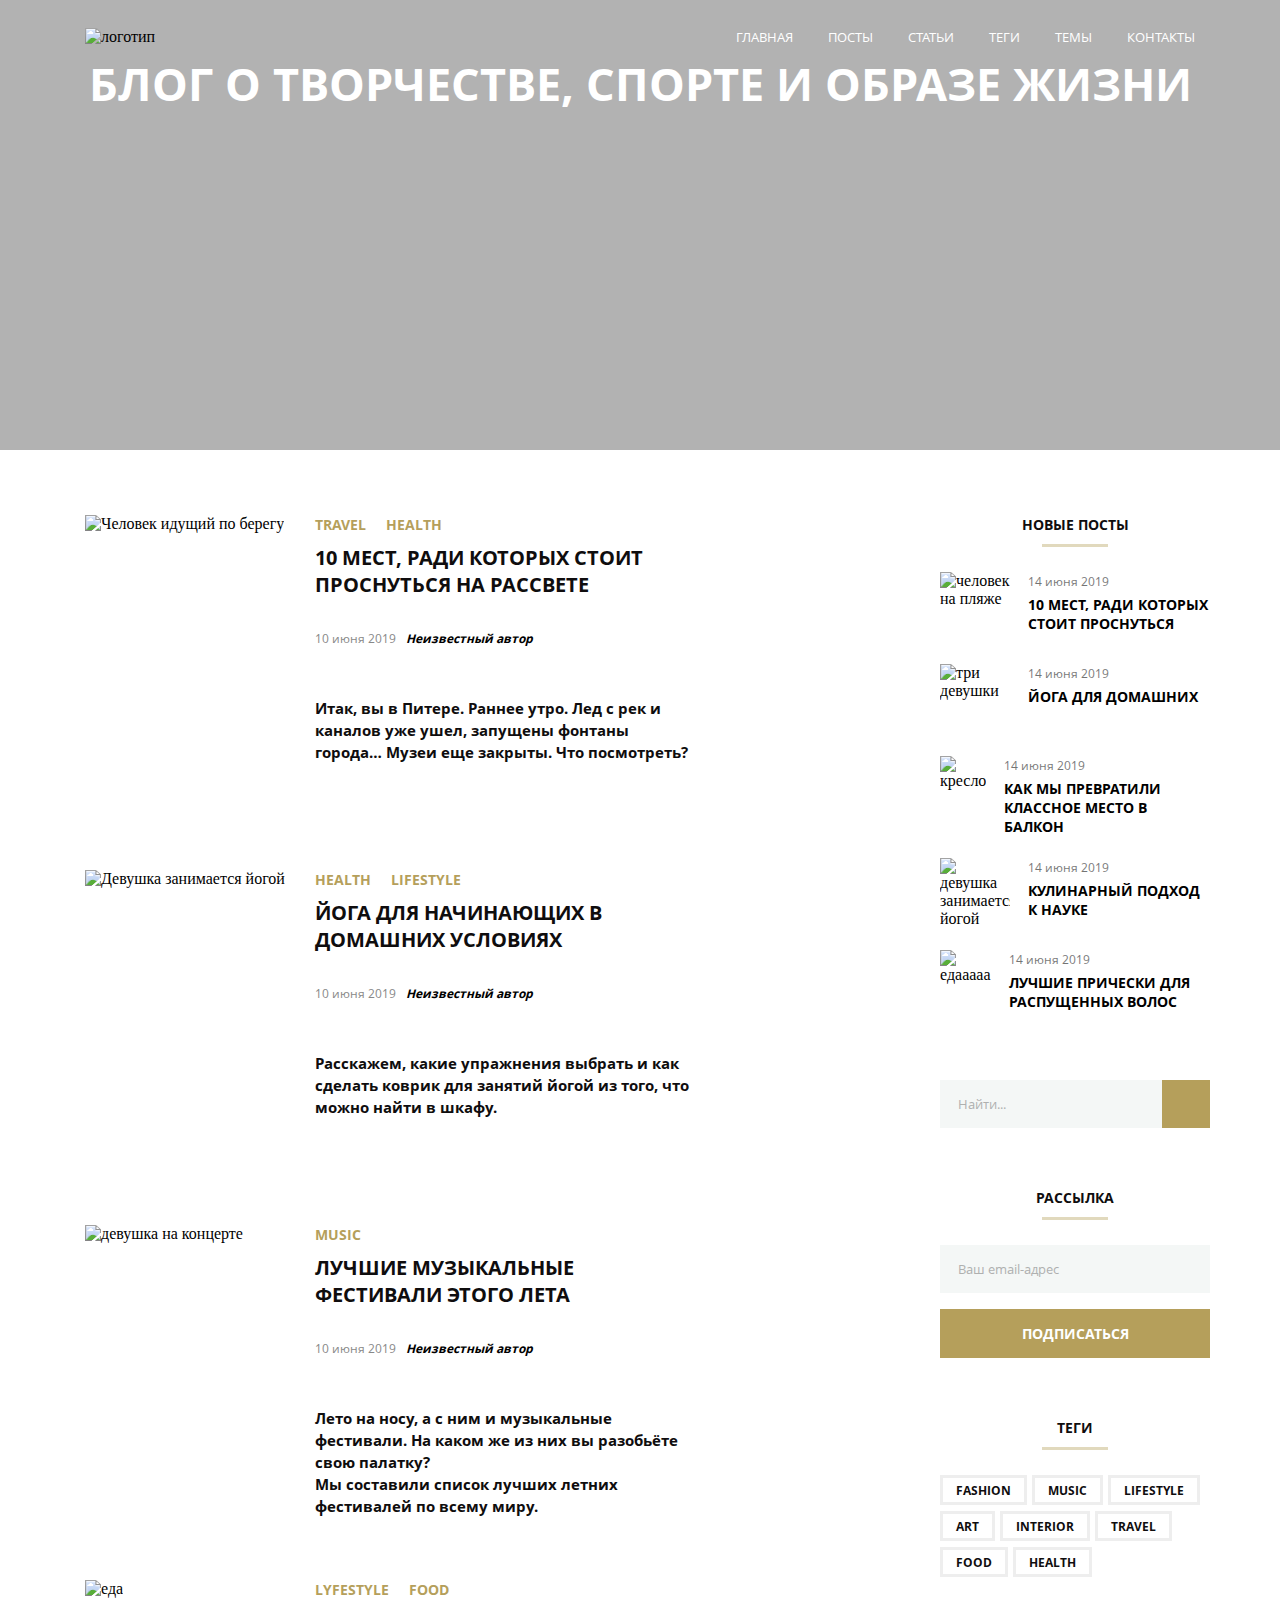
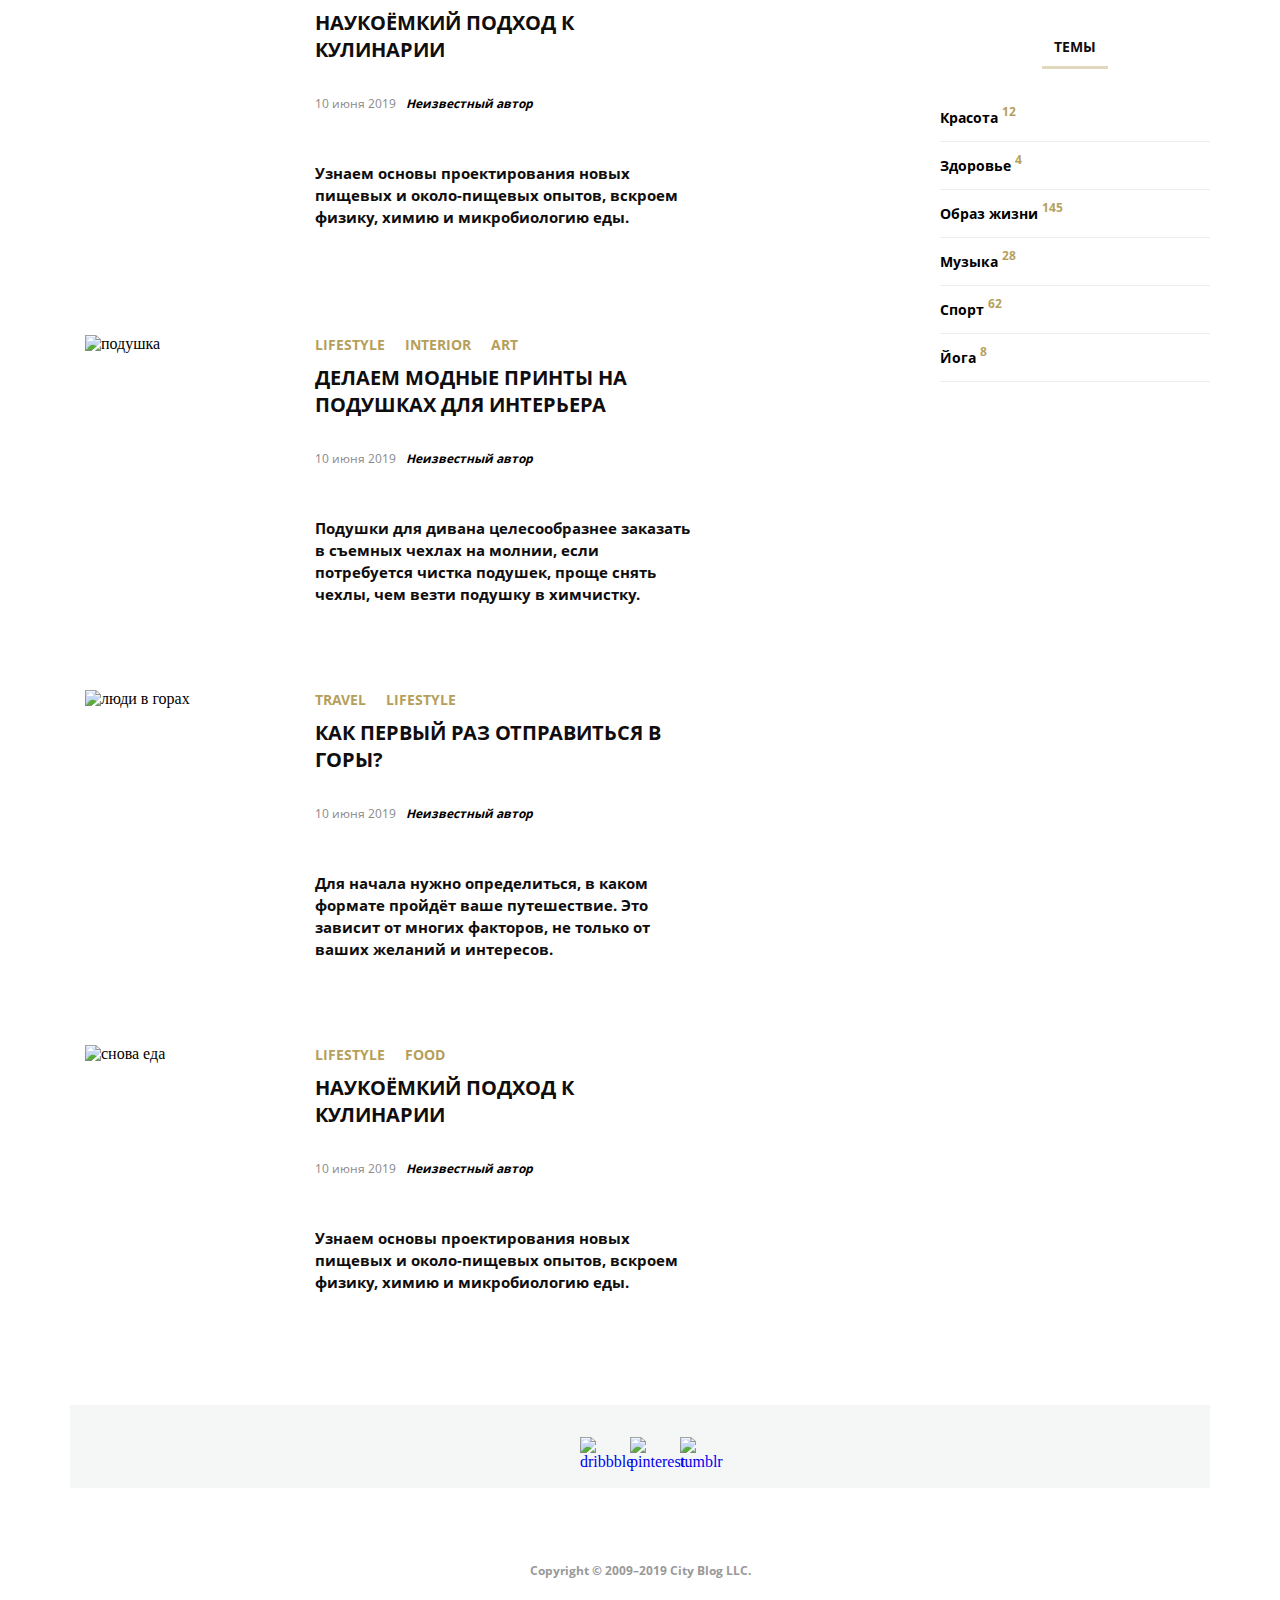
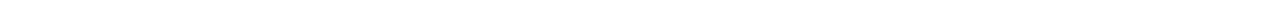
==== commit ca77ae83: "2.0" ====
--- a/mi/index.html
+++ b/mi/index.html
@@ -49,7 +49,7 @@
             <div class="post">
               <img
                 class="post--img"
-                src="img/nevs/last-post1.jpg"
+                src="https://netology-code.github.io/html-2-diploma/sources/images/last-post1.jpg"
                 alt="Человек идущий по берегу"
               />
               <div class="post--text">
@@ -74,7 +74,7 @@
             </div>
             <div class="post">
               <img
-                src="img/nevs/last-post2.jpg"
+                src="https://netology-code.github.io/html-2-diploma/sources/images/last-post2.jpg"
                 class="post--img"
                 alt="Девушка занимается йогой"
               />
@@ -99,7 +99,7 @@
             <div class="post">
               <img
                 class="post--img"
-                src="img/nevs/last-post3.jpg"
+                src="https://netology-code.github.io/html-2-diploma/sources/images/last-post3.jpg"
                 alt="девушка на концерте"
               />
               <div class="post--text">
@@ -123,7 +123,11 @@
               </div>
             </div>
             <div class="post">
-              <img src="img/nevs/last-post4.jpg" alt="еда" class="post--img" />
+              <img
+                src="https://netology-code.github.io/html-2-diploma/sources/images/last-post4.jpg"
+                alt="еда"
+                class="post--img"
+              />
               <div class="post--text">
                 <ul class="post--subtitle">
                   <li><a href="#0">LYFESTYLE</a></li>
@@ -144,7 +148,7 @@
             </div>
             <div class="post">
               <img
-                src="img/nevs/last-post5.jpg"
+                src="https://netology-code.github.io/html-2-diploma/sources/images/last-post5.jpg"
                 alt="подушка"
                 class="post--img"
               />
@@ -172,7 +176,7 @@
             </div>
             <div class="post">
               <img
-                src="img/nevs/last-post6.jpg"
+                src="https://netology-code.github.io/html-2-diploma/sources/images/last-post6.jpg"
                 alt="люди в горах"
                 class="post--img"
               />
@@ -197,7 +201,7 @@
             </div>
             <div class="post">
               <img
-                src="img/nevs/last-post4.jpg"
+                src="https://netology-code.github.io/html-2-diploma/sources/images/last-post4.jpg"
                 alt="снова еда"
                 class="post--img"
               />
@@ -229,7 +233,7 @@
             <article class="new-posts--item">
               <img
                 class="item--img"
-                src="img/nevs-sec/2.jpg"
+                src="https://netology-code.github.io/html-2-diploma/sources/images/2.jpg"
                 alt="человек на пляже"
               />
               <div class="item--text">
@@ -242,7 +246,7 @@
             <article class="new-posts--item">
               <img
                 class="item--img"
-                src="img/nevs-sec/7.jpg"
+                src="https://netology-code.github.io/html-2-diploma/sources/images/7.jpg"
                 alt="три девушки"
               />
               <div class="item--text">
@@ -253,7 +257,11 @@
               </div>
             </article>
             <article class="new-posts--item">
-              <img class="item--img" src="img/nevs-sec/45.jpg" alt="кресло" />
+              <img
+                class="item--img"
+                src="https://netology-code.github.io/html-2-diploma/sources/images/45.jpg"
+                alt="кресло"
+              />
               <div class="item--text">
                 <time class="data">14 июня 2019</time>
                 <h4 class="post--tittle-aside xs">
@@ -264,7 +272,7 @@
             <article class="new-posts--item">
               <img
                 class="item--img"
-                src="img/nevs-sec/151.jpg"
+                src="https://netology-code.github.io/html-2-diploma/sources/images/151.jpg"
                 alt="девушка занимается йогой"
               />
               <div class="item--text">
@@ -275,7 +283,11 @@
               </div>
             </article>
             <article class="new-posts--item">
-              <img class="item--img" src="img/nevs-sec/501.jpg" alt="едааааа" />
+              <img
+                class="item--img"
+                src="https://netology-code.github.io/html-2-diploma/sources/images/501.jpg"
+                alt="едааааа"
+              />
               <div class="item--text">
                 <time class="data">14 июня 2019</time>
                 <h4 class="post--tittle-aside xs">
@@ -428,9 +440,9 @@
             </a>
           </div>
         </div>
-        <div class="footer--info">
+        <span class="footer--info">
           <a href="#0">Copyright © 2009–2019 City Blog LLC.</a>
-        </div>
+        </span>
       </div>
     </footer>
   </body>
--- a/mi/style.css
+++ b/mi/style.css
@@ -104,14 +104,16 @@
   text-decoration: underline;
 }
 .header--content {
+  width: 100%;
+  min-height: 100%;
 }
 .tittle {
 }
 .tittle-text {
   text-align: center;
-  /*   display: flex;
+  display: flex;
   justify-content: center;
-  align-items: center; */
+  align-items: center;
   /*           */
   font-size: 45px;
   line-height: 75px;
@@ -199,7 +201,6 @@
   font-weight: bold;
   font-size: 12px;
   /*   line-height: 40px; */
-  font-weight: 700;
   color: #000000;
 }
 .desc {
@@ -345,7 +346,7 @@
   width: 18px;
   height: 18px;
   margin: 0 auto;
-  background-image: url("img/search_9356.png");
+  background-image: url("https://netology-code.github.io/html-2-diploma/sources/images/search.svg");
   /*   background-position: center; */
   background-size: 100% 100%;
 }
@@ -456,9 +457,8 @@
   width: 100%;
   height: 100%;
 }
-.socials--icon span {
-}
 .footer--info {
+  display: block;
   text-align: center;
   margin-top: 73px;
   padding-bottom: 40px;
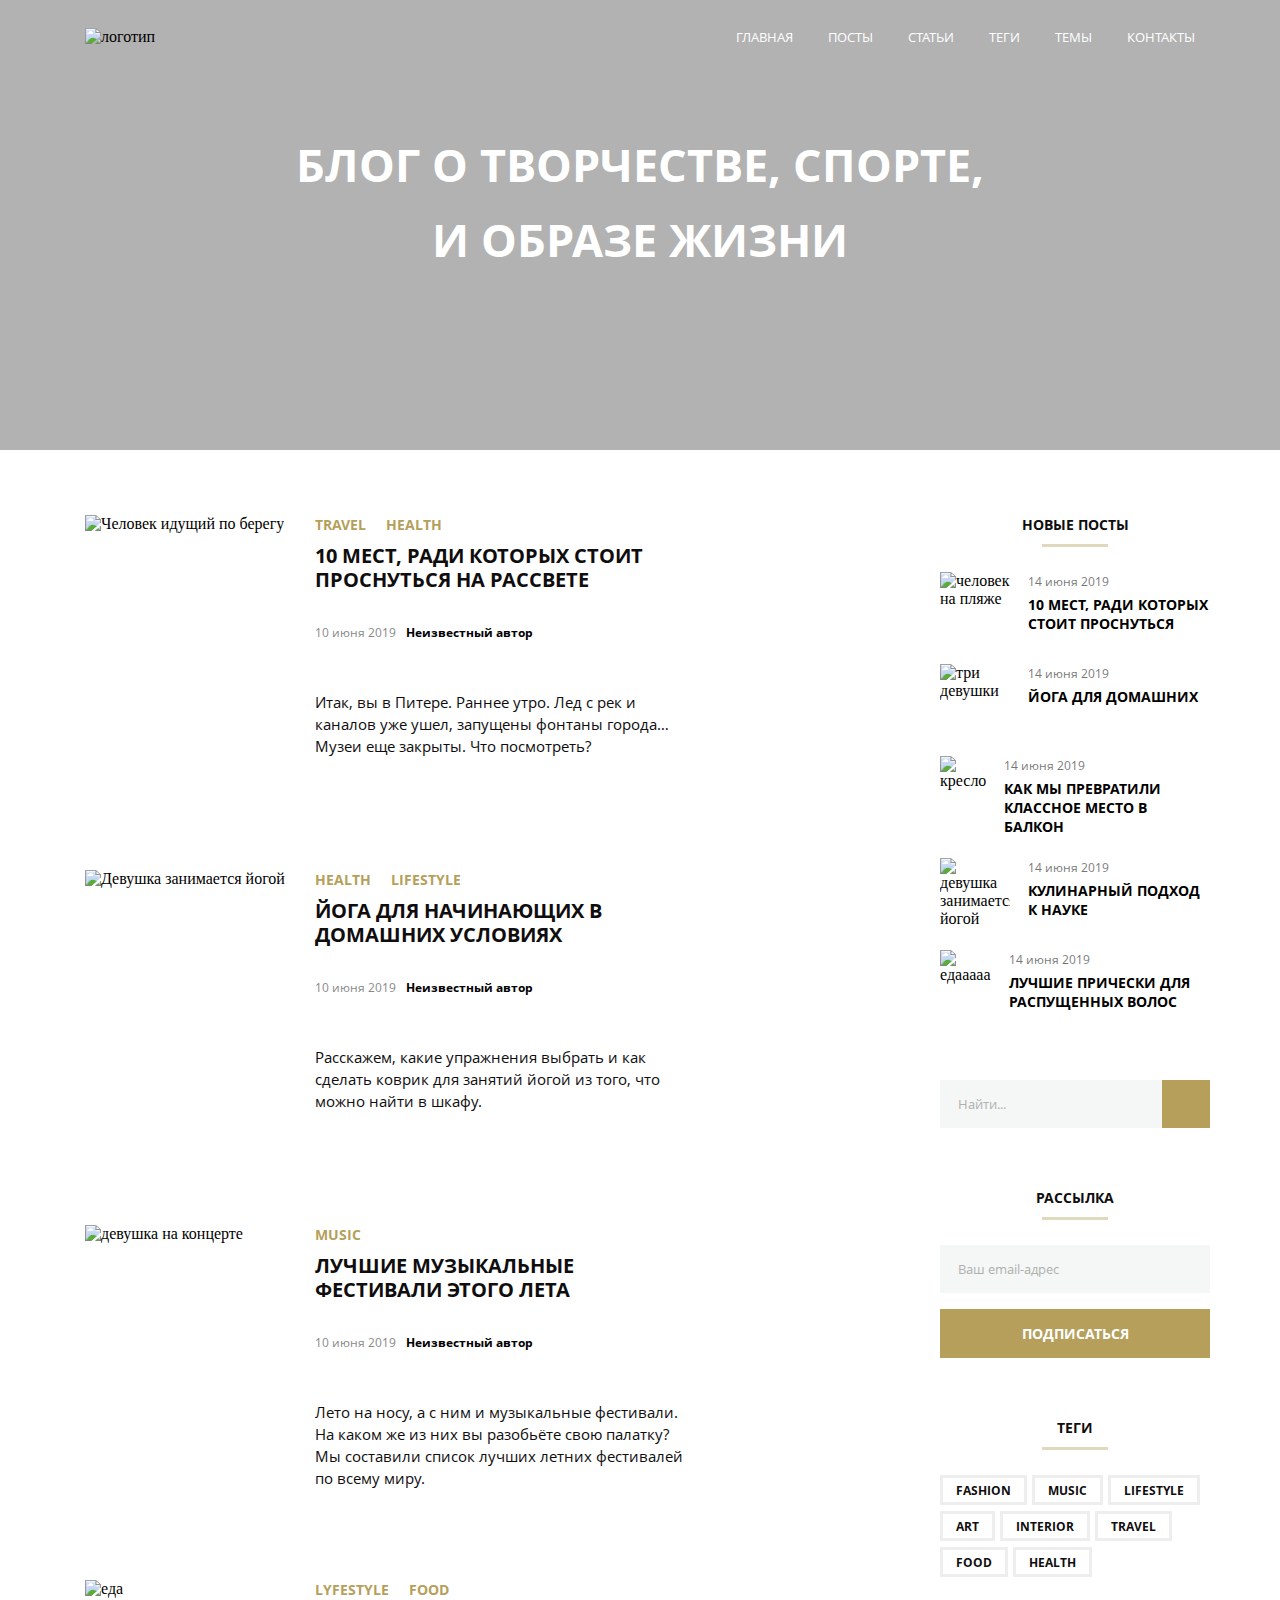
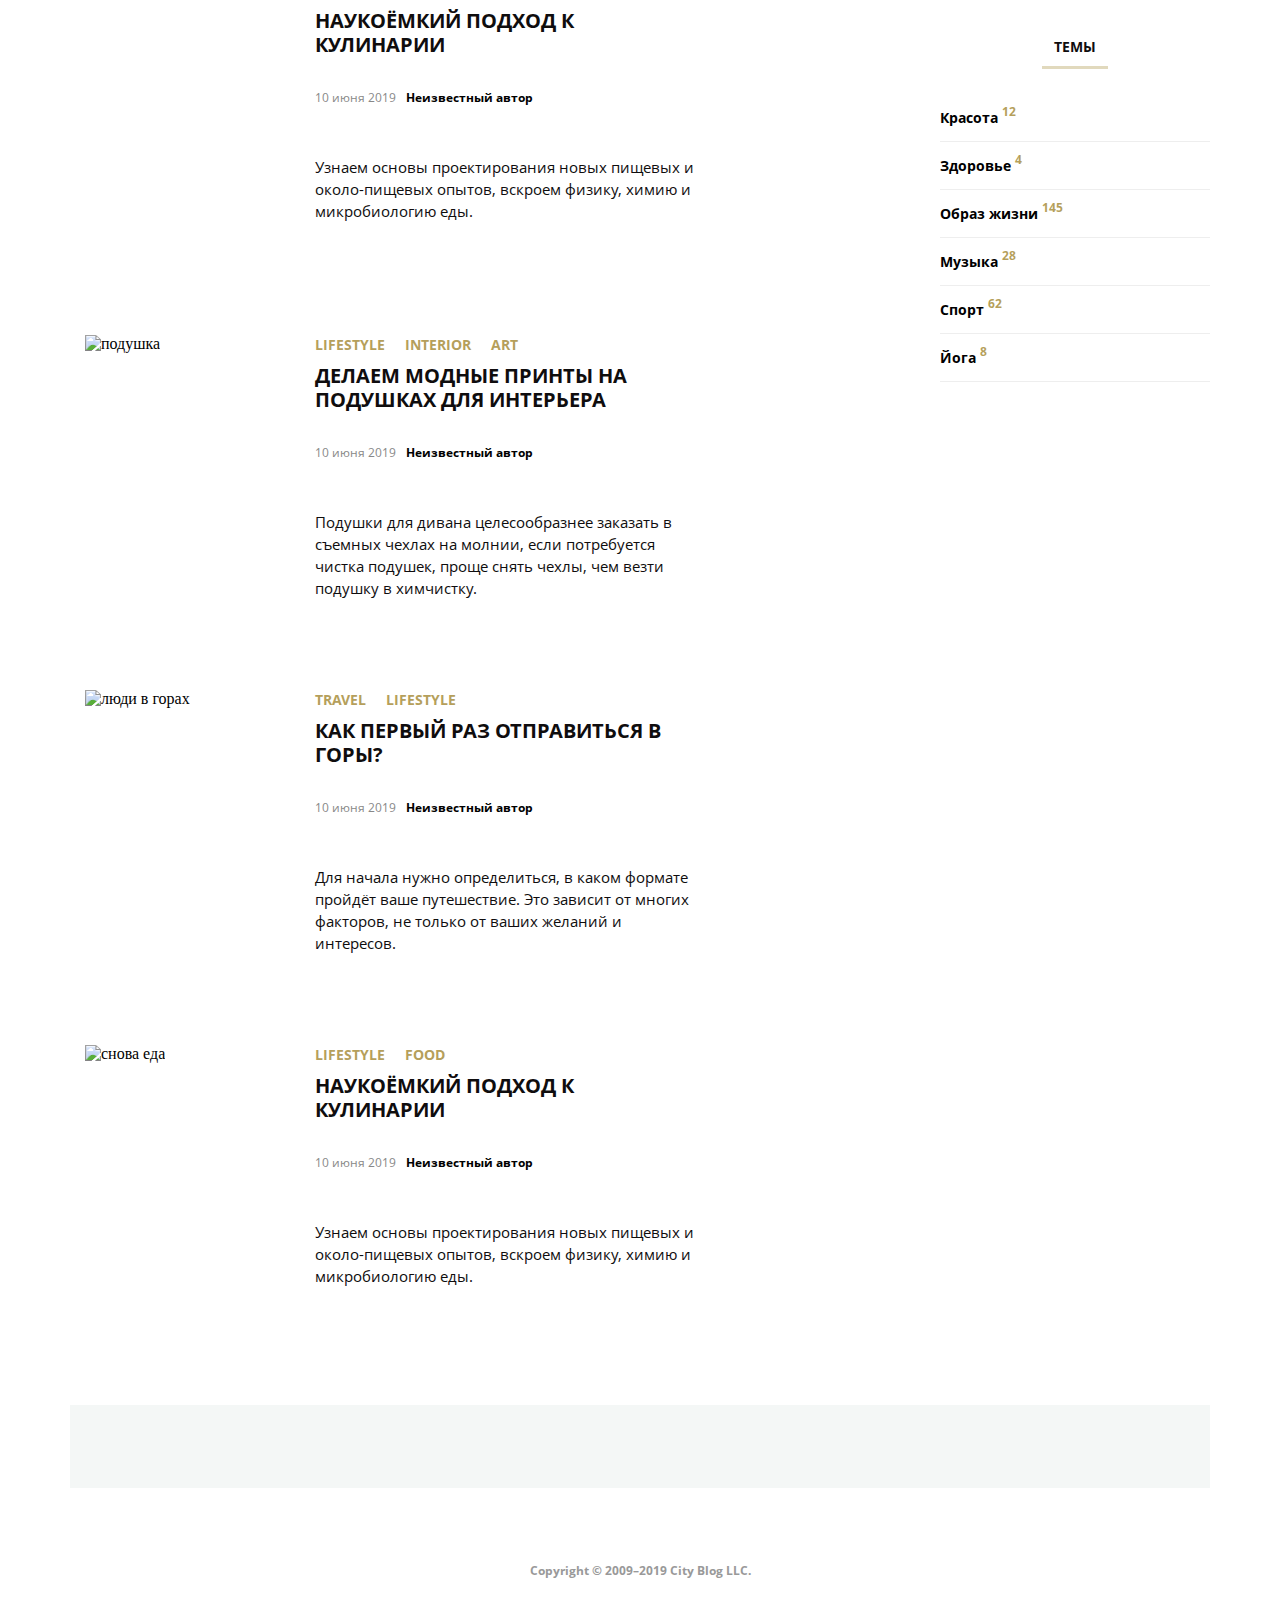
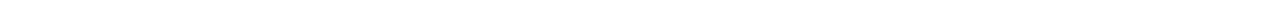
==== commit cd5e1431: "2.1" ====
--- a/mi/index.html
+++ b/mi/index.html
@@ -9,7 +9,7 @@
   </head>
   <body>
     <header class="header">
-      <div class="content header--content">
+      <div class="content header-content">
         <div class="row">
           <img
             class="logo"
@@ -17,7 +17,7 @@
             alt="логотип"
           />
           <nav class="nav">
-            <ul class="nav--list">
+            <ul class="nav-list">
               <li>
                 <a href="#0" class="link">главная</a>
               </li>
@@ -39,31 +39,34 @@
             </ul>
           </nav>
         </div>
-        <h1 class="tittle-text">Блог о творчестве, спорте и образе жизни</h1>
+        <h1 class="tittle-text">
+          Блог о творчестве, спорте,<br />
+          и образе жизни
+        </h1>
       </div>
     </header>
     <div class="wrapper content">
       <main class="main">
         <div class="content content-main">
           <div class="main-news">
-            <div class="post">
-              <img
-                class="post--img"
+            <article class="post">
+              <img
+                class="post-img"
                 src="https://netology-code.github.io/html-2-diploma/sources/images/last-post1.jpg"
                 alt="Человек идущий по берегу"
               />
-              <div class="post--text">
-                <ul class="post--subtitle">
+              <div class="post-text">
+                <ul class="post-subtitle">
                   <li><a href="#0">Travel</a></li>
                   <li><a href="#0">Health</a></li>
                 </ul>
-                <h3 class="post--tittle">
+                <h1 class="post-tittle">
                   <a href="#0"
                     >10 мест, ради которых стоит проснуться на рассвете
                   </a>
-                </h3>
-                <div class="post--data-author">
-                  <time class="data-post"><p>10 июня 2019</p></time>
+                </h1>
+                <div class="post-data-author">
+                  <time class="data-post">10 июня 2019</time>
                   <address class="author">Неизвестный автор</address>
                 </div>
                 <p class="desc">
@@ -71,23 +74,23 @@
                   запущены фонтаны города… Музеи еще закрыты. Что посмотреть?
                 </p>
               </div>
-            </div>
-            <div class="post">
+            </article>
+            <article class="post">
               <img
                 src="https://netology-code.github.io/html-2-diploma/sources/images/last-post2.jpg"
-                class="post--img"
+                class="post-img"
                 alt="Девушка занимается йогой"
               />
-              <div class="post--text">
-                <ul class="post--subtitle">
+              <div class="post-text">
+                <ul class="post-subtitle">
                   <li><a href="#0">health</a></li>
                   <li><a href="#0">lifestyle</a></li>
                 </ul>
-                <h3 class="post--tittle">
+                <h1 class="post-tittle">
                   <a href="#0"> ЙОга для начинающих в домашних условиях</a>
-                </h3>
-                <div class="post--data-author">
-                  <time class="data-post"><p>10 июня 2019</p></time>
+                </h1>
+                <div class="post-data-author">
+                  <time class="data-post">10 июня 2019</time>
                   <address class="author">Неизвестный автор</address>
                 </div>
                 <p class="desc">
@@ -95,22 +98,22 @@
                   занятий йогой из того, что можно найти в шкафу.
                 </p>
               </div>
-            </div>
-            <div class="post">
-              <img
-                class="post--img"
+            </article>
+            <article class="post">
+              <img
+                class="post-img"
                 src="https://netology-code.github.io/html-2-diploma/sources/images/last-post3.jpg"
                 alt="девушка на концерте"
               />
-              <div class="post--text">
-                <ul class="post--subtitle">
+              <div class="post-text">
+                <ul class="post-subtitle">
                   <li><a href="#0">music</a></li>
                 </ul>
-                <h3 class="post--tittle">
+                <h1 class="post-tittle">
                   <a href="#0"> Лучшие музыкальные фестивали этого лета</a>
-                </h3>
-                <div class="post--data-author">
-                  <time class="data-post"><p>10 июня 2019</p></time>
+                </h1>
+                <div class="post-data-author">
+                  <time class="data-post">10 июня 2019</time>
                   <address class="author">Неизвестный автор</address>
                 </div>
                 <p class="desc">
@@ -121,23 +124,23 @@
                   Мы составили список лучших летних фестивалей по всему миру.
                 </p>
               </div>
-            </div>
-            <div class="post">
+            </article>
+            <article class="post">
               <img
                 src="https://netology-code.github.io/html-2-diploma/sources/images/last-post4.jpg"
                 alt="еда"
-                class="post--img"
-              />
-              <div class="post--text">
-                <ul class="post--subtitle">
+                class="post-img"
+              />
+              <div class="post-text">
+                <ul class="post-subtitle">
                   <li><a href="#0">LYFESTYLE</a></li>
                   <li><a href="#0">FOOD</a></li>
                 </ul>
-                <h3 class="post--tittle">
+                <h1 class="post-tittle">
                   <a href="#0">Наукоёмкий подход к кулинарии</a>
-                </h3>
-                <div class="post--data-author">
-                  <time class="data-post"><p>10 июня 2019</p></time>
+                </h1>
+                <div class="post-data-author">
+                  <time class="data-post">10 июня 2019</time>
                   <address class="author">Неизвестный автор</address>
                 </div>
                 <p class="desc">
@@ -145,26 +148,26 @@
                   опытов, вскроем физику, химию и микробиологию еды.
                 </p>
               </div>
-            </div>
-            <div class="post">
+            </article>
+            <article class="post">
               <img
                 src="https://netology-code.github.io/html-2-diploma/sources/images/last-post5.jpg"
                 alt="подушка"
-                class="post--img"
-              />
-              <div class="post--text">
-                <ul class="post--subtitle">
+                class="post-img"
+              />
+              <div class="post-text">
+                <ul class="post-subtitle">
                   <li><a href="#0">Lifestyle</a></li>
                   <li><a href="#0">INTERIOR</a></li>
                   <li><a href="#0">art</a></li>
                 </ul>
-                <h3 class="post--tittle">
+                <h1 class="post-tittle">
                   <a href="#0">
                     делаем модные принты на подушках для интерьера</a
                   >
-                </h3>
-                <div class="post--data-author">
-                  <time class="data-post"><p>10 июня 2019</p></time>
+                </h1>
+                <div class="post-data-author">
+                  <time class="data-post">10 июня 2019</time>
                   <address class="author">Неизвестный автор</address>
                 </div>
                 <p class="desc">
@@ -173,23 +176,23 @@
                   чем везти подушку в химчистку.
                 </p>
               </div>
-            </div>
-            <div class="post">
+            </article>
+            <article class="post">
               <img
                 src="https://netology-code.github.io/html-2-diploma/sources/images/last-post6.jpg"
                 alt="люди в горах"
-                class="post--img"
-              />
-              <div class="post--text">
-                <ul class="post--subtitle">
+                class="post-img"
+              />
+              <div class="post-text">
+                <ul class="post-subtitle">
                   <li><a href="#0">Travel</a></li>
                   <li><a href="#0">lifestyle</a></li>
                 </ul>
-                <h3 class="post--tittle">
+                <h1 class="post-tittle">
                   <a href="#0">Как первый раз отправиться в горы?</a>
-                </h3>
-                <div class="post--data-author">
-                  <time class="data-post"><p>10 июня 2019</p></time>
+                </h1>
+                <div class="post-data-author">
+                  <time class="data-post">10 июня 2019</time>
                   <address class="author">Неизвестный автор</address>
                 </div>
                 <p class="desc">
@@ -198,23 +201,23 @@
                   ваших желаний и интересов.
                 </p>
               </div>
-            </div>
-            <div class="post">
+            </article>
+            <article class="post">
               <img
                 src="https://netology-code.github.io/html-2-diploma/sources/images/last-post4.jpg"
                 alt="снова еда"
-                class="post--img"
-              />
-              <div class="post--text">
-                <ul class="post--subtitle">
+                class="post-img"
+              />
+              <div class="post-text">
+                <ul class="post-subtitle">
                   <li><a href="#0">lifestyle</a></li>
                   <li><a href="#0">food</a></li>
                 </ul>
-                <h3 class="post--tittle">
+                <h1 class="post-tittle">
                   <a href="#0">Наукоёмкий подход к кулинарии</a>
-                </h3>
-                <div class="post--data-author">
-                  <time class="data-post"><p>10 июня 2019</p></time>
+                </h1>
+                <div class="post-data-author">
+                  <time class="data-post">10 июня 2019</time>
                   <address class="author">Неизвестный автор</address>
                 </div>
                 <p class="desc">
@@ -222,75 +225,75 @@
                   опытов, вскроем физику, химию и микробиологию еды.
                 </p>
               </div>
-            </div>
+            </article>
           </div>
         </div>
       </main>
       <aside class="add-news">
         <section class="section new-posts">
-          <h2 class="new-posts--tittle">Новые посты</h2>
-          <div class="new-posts--list">
-            <article class="new-posts--item">
-              <img
-                class="item--img"
+          <h1 class="new-posts-tittle">Новые посты</h1>
+          <div class="new-posts-list">
+            <article class="new-posts-item">
+              <img
+                class="item-img"
                 src="https://netology-code.github.io/html-2-diploma/sources/images/2.jpg"
                 alt="человек на пляже"
               />
-              <div class="item--text">
+              <div class="item-text">
                 <time class="data">14 июня 2019</time>
-                <h4 class="post--tittle-aside xs">
+                <h4 class="post-tittle-aside xs">
                   <a href="#0">10 мест, ради которых стоит проснуться</a>
                 </h4>
               </div>
             </article>
-            <article class="new-posts--item">
-              <img
-                class="item--img"
+            <article class="new-posts-item">
+              <img
+                class="item-img"
                 src="https://netology-code.github.io/html-2-diploma/sources/images/7.jpg"
                 alt="три девушки"
               />
-              <div class="item--text">
+              <div class="item-text">
                 <time class="data">14 июня 2019</time>
-                <h4 class="post--tittle-aside xs">
+                <h4 class="post-tittle-aside xs">
                   <a href="#0">Йога для домашних</a>
                 </h4>
               </div>
             </article>
-            <article class="new-posts--item">
-              <img
-                class="item--img"
+            <article class="new-posts-item">
+              <img
+                class="item-img"
                 src="https://netology-code.github.io/html-2-diploma/sources/images/45.jpg"
                 alt="кресло"
               />
-              <div class="item--text">
+              <div class="item-text">
                 <time class="data">14 июня 2019</time>
-                <h4 class="post--tittle-aside xs">
+                <h4 class="post-tittle-aside xs">
                   <a href="#0">как мы превратили классное место в балкон</a>
                 </h4>
               </div>
             </article>
-            <article class="new-posts--item">
-              <img
-                class="item--img"
+            <article class="new-posts-item">
+              <img
+                class="item-img"
                 src="https://netology-code.github.io/html-2-diploma/sources/images/151.jpg"
                 alt="девушка занимается йогой"
               />
-              <div class="item--text">
+              <div class="item-text">
                 <time class="data">14 июня 2019</time>
-                <h4 class="post--tittle-aside xs">
+                <h4 class="post-tittle-aside xs">
                   <a href="#0">Кулинарный подход к науке</a>
                 </h4>
               </div>
             </article>
-            <article class="new-posts--item">
-              <img
-                class="item--img"
+            <article class="new-posts-item">
+              <img
+                class="item-img"
                 src="https://netology-code.github.io/html-2-diploma/sources/images/501.jpg"
                 alt="едааааа"
               />
-              <div class="item--text">
+              <div class="item-text">
                 <time class="data">14 июня 2019</time>
-                <h4 class="post--tittle-aside xs">
+                <h4 class="post-tittle-aside xs">
                   <a href="#0"> лучшие прически для распущенных волос</a>
                 </h4>
               </div>
@@ -298,7 +301,7 @@
           </div>
         </section>
         <section class="section search">
-          <form method="get" class="search--item form">
+          <form method="get" class="search-item form">
             <label for="search" class="visually-hidden"
               >найти что-либо на этом сайте</label
             >
@@ -306,25 +309,24 @@
               id="search"
               placeholder="Найти..."
               type="search"
-              class="search--input"
+              class="search-input"
             />
-            <label for="magnifier" class="visually-hidden"
-              >найти данное значение</label
-            >
-            <button type="submit" class="search--submit">
-              <span id="magnifier" class="search-img" alt="значок лупы"></span>
+            <button type="submit" class="search-submit">
+              <span id="magnifier" class="visually-hidden"
+                >иконка поиска значения</span
+              >
             </button>
           </form>
         </section>
         <section class="section mailing">
-          <h2 class="new-posts--tittle">Рассылка</h2>
-          <div class="column--email">
-            <form class="column--email-input-button" method="post" id="idform">
+          <h1 class="new-posts-tittle">Рассылка</h1>
+          <div class="column-email">
+            <form class="column-email-input-button" method="post" id="idform">
               <label for="emailAddress" class="visually-hidden"
                 >введите свой адрес email</label
               >
               <input
-                class="mailing--email form"
+                class="mailing-email form"
                 type="email"
                 id="emailAddress"
                 placeholder="Ваш email-адрес"
@@ -332,77 +334,77 @@
                 pattern=".+@beststartupever\.com"
               />
             </form>
-            <button class="mailing--submit form" type="submit" form="idform">
+            <button class="mailing-submit form" type="submit" form="idform">
               Подписаться
             </button>
           </div>
         </section>
         <section class="section tags">
-          <h2 class="new-posts--tittle">теги</h2>
-          <ul class="tags--container">
-            <li class="container--tag">
-              <a class="tag--link" href="#0">Fashion</a>
-            </li>
-            <li class="container--tag">
-              <a class="tag--link" href="#0">MuSiC</a>
-            </li>
-            <li class="container--tag">
-              <a class="tag--link" href="#0">Lifestyle</a>
-            </li>
-            <li class="container--tag">
-              <a class="tag--link" href="#0">ART</a>
-            </li>
-            <li class="container--tag">
-              <a class="tag--link" href="#0">Interior</a>
-            </li>
-            <li class="container--tag">
-              <a class="tag--link" href="#0">travel</a>
-            </li>
-            <li class="container--tag">
-              <a class="tag--link" href="#0">FOOD</a>
-            </li>
-            <li class="container--tag">
-              <a class="tag--link" href="#0">HEALTH</a>
+          <h1 class="new-posts-tittle">теги</h1>
+          <ul class="tags-container">
+            <li class="container-tag">
+              <a class="tag-link" href="#0">Fashion</a>
+            </li>
+            <li class="container-tag">
+              <a class="tag-link" href="#0">MuSiC</a>
+            </li>
+            <li class="container-tag">
+              <a class="tag-link" href="#0">Lifestyle</a>
+            </li>
+            <li class="container-tag">
+              <a class="tag-link" href="#0">ART</a>
+            </li>
+            <li class="container-tag">
+              <a class="tag-link" href="#0">Interior</a>
+            </li>
+            <li class="container-tag">
+              <a class="tag-link" href="#0">travel</a>
+            </li>
+            <li class="container-tag">
+              <a class="tag-link" href="#0">FOOD</a>
+            </li>
+            <li class="container-tag">
+              <a class="tag-link" href="#0">HEALTH</a>
             </li>
           </ul>
         </section>
         <section class="section themes">
-          <h2 class="new-posts--tittle">темы</h2>
-          <ul class="list--container">
-            <li class="list--item">
-              <a class="item--link" href="#0">
+          <h1 class="new-posts-tittle">темы</h1>
+          <ul class="list-container">
+            <li class="list-item">
+              <a class="item-link" href="#0">
                 Красота
-                <div class="link--number">12</div>
-              </a>
-            </li>
-            <li class="list--item">
-              <a class="item--link" href="#0">
+                <div class="link-number">12</div>
+              </a>
+            </li>
+            <li class="list-item">
+              <a class="item-link" href="#0">
                 Здоровье
-                <div class="link--number">4</div>
-              </a>
-            </li>
-            <li class="list--item">
-              <a class="item--link" href="#0">
+                <div class="link-number">4</div>
+              </a>
+            </li>
+            <li class="list-item">
+              <a class="item-link" href="#0">
                 Образ жизни
-                <div class="link--number">145</div>
-              </a>
-            </li>
-            <li class="list--item">
-              <a class="item--link" href="#0">
+                <div class="link-number">145</div>
+              </a>
+            </li>
+            <li class="list-item">
+              <a class="item-link" href="#0">
                 Музыка
-                <div class="link--number">28</div>
-              </a>
-            </li>
-            <li class="list--item">
-              <a class="item--link" href="#0">
+                <div class="link-number">28</div>
+              </a>
+            </li>
+            <li class="list-item">
+              <a class="item-link" href="#0">
                 Спорт
-                <div class="link--number">62</div>
-              </a>
-            </li>
-            <li class="list--item">
-              <a class="item--link" href="#0">
+                <div class="link-number">62</div>
+              </a>
+            </li>
+            <li class="list-item">
+              <a class="item-link" href="#0">
                 Йога
-                <div class="link--number">8</div>
+                <div class="link-number">8</div>
               </a>
             </li>
           </ul>
@@ -410,40 +412,26 @@
       </aside>
     </div>
     <footer class="footer">
-      <div class="content footer--container">
-        <div class="socials--container">
-          <div class="socials--icon">
-            <a href="#0">
-              <img
-                src="https://netology-code.github.io/html-2-diploma/sources/images/social/001-dribbble.svg"
-                alt="dribbble"
-              />
-              <p class="visually-hidden">это иконка "dribbble"</p>
-            </a>
-          </div>
-          <div class="socials--icon">
-            <a href="#0">
-              <img
-                src="https://netology-code.github.io/html-2-diploma/sources/images/social/002-pinterest.svg"
-                alt="pinterest"
-              />
-              <p class="visually-hidden">это иконка "pinterest"</p>
-            </a>
-          </div>
-          <div class="socials--icon">
-            <a href="#0">
-              <img
-                src="https://netology-code.github.io/html-2-diploma/sources/images/social/003-tumblr.svg"
-                alt="tumblr"
-              />
-              <p class="visually-hidden">это иконка "tumblr"</p>
-            </a>
+      <div class="content footer-container">
+        <div class="socials-container">
+          <div class="socials-icon">
+            <a href="#0" class="soc-icon dribbble">dribbble</a>
+            <span class="visually-hidden">это иконка "dribbble"</span>
+          </div>
+          <div class="socials-icon">
+            <a href="#0" class="soc-icon pinterest">pinterest</a>
+            <span class="visually-hidden">это иконка "pinterest"</span>
+          </div>
+          <div class="socials-icon">
+            <a href="#0" class="soc-icon tumblr">tumblr</a>
+            <span class="visually-hidden">это иконка "tumblr"</span>
           </div>
         </div>
-        <span class="footer--info">
+        <span class="footer-info">
           <a href="#0">Copyright © 2009–2019 City Blog LLC.</a>
         </span>
       </div>
     </footer>
   </body>
 </html>
+
--- a/mi/style.css
+++ b/mi/style.css
@@ -71,7 +71,6 @@
   margin-bottom: 65px;
 }
 .row {
-  /* position: fixed; */
   display: flex;
   justify-content: space-between;
   align-items: center;
@@ -83,9 +82,7 @@
   max-height: 41px;
   z-index: 2;
 }
-.nav {
-}
-.nav--list {
+.nav-list {
   display: flex;
 }
 .link {
@@ -97,38 +94,25 @@
   font-family: "OpenSans", Arial, sans-serif;
   text-align: center;
 }
-.nav--list li:not(:last-child) {
+.nav-list li:not(:last-child) {
   margin-right: 35px;
 }
 .link:hover {
   text-decoration: underline;
 }
-.header--content {
-  width: 100%;
-  min-height: 100%;
-}
-.tittle {
-}
 .tittle-text {
   text-align: center;
-  display: flex;
-  justify-content: center;
-  align-items: center;
+  margin-top: 81px;
   /*           */
   font-size: 45px;
   line-height: 75px;
   text-transform: uppercase;
   color: #ffffff;
-  font-weight: 700;
+  font-weight: bold;
   font-family: "OpenSans", Arial, sans-serif;
 }
 /*!!!!!!!!!!!!!!MAIN!!!!!!!!!!!!!!!!!!!!!!!*/
 
-.main-news {
-  /*   display: flex;
-  flex-direction: column;
-  row-gap: 60px; */
-}
 .post:not(:last-child) {
   margin-bottom: 60px;
 }
@@ -137,90 +121,81 @@
   justify-content: space-between;
   max-width: 780px;
   min-height: 295px;
-  /*   gap: 60px 30px; */
-}
-.post--img {
+}
+.post-img {
   max-width: 380px;
   max-height: 295px;
 }
-.post--text {
-  /*   display: flex;
-  flex-direction: column; */
+.post-text {
   max-width: 380px;
   min-height: 295px;
   margin-left: 30px;
-  /*  overflow: hidden; */
-}
-.post--subtitle {
-  display: flex;
-}
-.post--subtitle li:not(:last-child) {
+}
+.post-subtitle {
+  display: flex;
+}
+.post-subtitle li:not(:last-child) {
   margin-right: 20px;
 }
-.post--subtitle a {
-  font-family: "OpenSans", Arial, sans-serif;
-  font-size: 14px;
-  /*  line-height: 40px; */
-  font-weight: 700;
+.post-subtitle a {
+  font-family: "OpenSans", Arial, sans-serif;
+  font-size: 14px;
+  font-weight: bold;
   text-transform: uppercase;
   color: #b59f5b;
 }
-.post--tittle {
+.post-subtitle a:hover {
+  text-decoration: underline;
+}
+.post-tittle {
   margin-top: 10px;
   margin-bottom: 32px;
-}
-.post--tittle a {
-  font-family: "OpenSans", Arial, sans-serif;
-  font-weight: bold;
+  line-height: 0;
+}
+.post-tittle a {
   font-size: 20px;
-  font-weight: 700;
+  line-height: 24px;
   text-transform: uppercase;
   color: #0f0d0e;
-}
-.post--tittle a:hover {
+  font-weight: bold;
+  font-family: "OpenSans", Arial, sans-serif;
+}
+.post-tittle a:hover {
   color: #b59f5b;
 }
 
-.post--data-author {
+.post-data-author {
   display: flex;
   column-gap: 10px;
   margin-bottom: 50px;
 }
+
 .data-post {
-}
-.data-post p {
-  font-family: "OpenSans";
-  font-size: 12px;
-  /*  line-height: 40px; */
+  font-family: "OpenSans", Arial, sans-serif;
+  font-size: 12px;
   font-weight: 400;
   color: #888888;
 }
 .author {
+  font-style: normal;
   display: inline-block;
   font-family: "OpenSans", Arial, sans-serif;
   font-weight: bold;
   font-size: 12px;
-  /*   line-height: 40px; */
   color: #000000;
 }
 .desc {
   font-family: "OpenSans", Arial, sans-serif;
-  font-weight: bold;
   font-size: 15px;
   line-height: 22px;
+  font-weight: 400;
   color: #0f0d0e;
 }
 
 /*!!!!!!!!!!!!!!!!!!!!!!!!!!.add-news!!!!!!!!!!!!!!!!!!!!!!!!!*/
 
-/* .add-news section::not(:last-child) {
-  padding-bottom: 60%;
-} */
 a {
   text-decoration: none;
-}
-
-.new-posts {
 }
 .add-news {
   box-sizing: content-box;
@@ -228,17 +203,16 @@
   width: 100%;
   padding-left: 15px;
 }
-.new-posts--tittle {
+.new-posts-tittle {
   text-align: center;
   margin-bottom: 25px;
   font-family: "OpenSans", Arial, sans-serif;
   font-size: 14px;
-  /* line-height: 29px; */
   font-weight: bold;
   text-transform: uppercase;
   color: #0f0d0e;
 }
-.new-posts--tittle::after {
+.new-posts-tittle::after {
   content: "";
   display: block;
   width: 66px;
@@ -247,35 +221,33 @@
   background-color: #b59f5b;
   margin: 10px auto 0; /* Отступ с боков по центру и снизу */
 }
-.post--tittle-aside a {
-  font-family: "OpenSans";
-  font-size: 14px;
-  font-weight: 700;
-  text-transform: uppercase;
-  color: #000000;
-}
-.post--tittle-aside a:hover {
+.post-tittle-aside a {
+  font-family: "OpenSans", Arial, sans-serif;
+  font-size: 14px;
+  font-weight: bold;
+  text-transform: uppercase;
+  color: #000000;
+}
+.post-tittle-aside a:hover {
   color: #b59f5b;
 }
-.new-posts--item:not(:last-child) {
+.new-posts-item:not(:last-child) {
   margin-bottom: 22px;
 }
-.new-posts--item {
+.new-posts-item {
   display: flex;
   min-height: 70px;
 }
-.item--img {
+.item-img {
   max-width: 70px;
   max-height: 70px;
   margin-right: 18px;
 }
-.item--text {
-}
+
 .data {
   opacity: 0.54;
-  font-family: "OpenSans";
-  font-size: 12px;
-  /*   line-height: 40px; */
+  font-family: "OpenSans", Arial, sans-serif;
+  font-size: 12px;
   font-weight: 400;
   color: #000000;
 }
@@ -295,7 +267,7 @@
 }
 [placeholder] {
   opacity: 0.54;
-  font-family: "OpenSans";
+  font-family: "OpenSans", Arial, sans-serif;
   font-size: 13px;
   line-height: 40px;
   font-weight: 400;
@@ -310,63 +282,51 @@
   width: 100%;
   display: flex;
 }
-.search--item {
+.search-item {
   position: relative;
   min-width: 270px;
   min-height: 48px;
-  /*   height: 100%;
-  width: 100%; */
   background-color: #f4f7f6;
 }
 
-.search--input {
+.search-input {
   min-height: 48px;
   width: 100%;
   outline: none; /* чтобы убрать обводку вокруг формы */
   padding-left: 18px;
   background-color: #f4f7f6;
 }
-.search--input:focus,
-.mailing--email:focus {
-  border: 1px solid #b59f5b;
-}
-
-.search--submit {
+.search-input:focus,
+.mailing-email:focus {
+  outline: 1px solid #b59f5b;
+}
+
+.search-submit {
   min-width: 48px;
   min-height: 48px;
-
   background-color: #b59f5b;
-}
-.searh--submit:hover,
-.mailing--submit:hover {
+  background-image: url("https://netology-code.github.io/html-2-diploma/sources/images/search.svg");
+  background-size: 18px;
+  background-repeat: no-repeat;
+  background-position: center center;
+}
+.search-submit:hover,
+.mailing-submit:hover {
   background-color: #323232;
 }
-.search-img {
-  display: block;
-  width: 18px;
-  height: 18px;
-  margin: 0 auto;
-  background-image: url("https://netology-code.github.io/html-2-diploma/sources/images/search.svg");
-  /*   background-position: center; */
-  background-size: 100% 100%;
-}
+
 /*!!!!!!!!!!!!!!!!!!!!!!!!!!!mailing!!!!!!!!!!!!!!!!!!!!!!!!*/
 
-.column--email {
-  /*   display: flex;
-  flex-direction: column;
-  row-gap: 16px; */
-}
-.column--email-input-button {
+.column-email-input-button {
   background-color: #f4f7f6;
 }
-.mailing--email {
+.mailing-email {
   background-color: #f4f7f6;
   padding-left: 18px;
   outline: none;
   margin-bottom: 16px;
 }
-.mailing--submit {
+.mailing-submit {
   display: flex;
   justify-content: center;
   align-items: center;
@@ -375,21 +335,21 @@
   min-height: 49px;
   background-color: #b59f5b;
   border: none;
-  font-family: "OpenSans";
+  font-family: "OpenSans", Arial, sans-serif;
   font-size: 14px;
   line-height: 40px;
-  font-weight: 700;
+  font-weight: bold;
   text-transform: uppercase;
   color: #ffffff;
 }
 /*!!!!!!!!!!!!!!!!!!!!!!!!!!!tags!!!!!!!!!!!!!!!!!!!!!!!!!!!*/
 
-.tags--container {
+.tags-container {
   display: flex;
   flex-wrap: wrap;
   gap: 6px 5px;
 }
-.container--tag {
+.container-tag {
   box-sizing: border-box;
   max-height: 30px;
   padding: 3px 13px;
@@ -397,53 +357,47 @@
   background-color: rgba(244, 243, 241, 0);
   border: 3px solid #eeeeee;
 }
-.container--tag:hover:nth-child(1) {
+.container-tag:hover:nth-child(1) {
   border: 3px solid #b59f5b;
 }
 
-.tag--link {
-  font-family: "OpenSans";
-  font-size: 12px;
-  font-weight: 700;
+.tag-link {
+  font-family: "OpenSans", Arial, sans-serif;
+  font-size: 12px;
+  font-weight: bold;
   text-transform: uppercase;
   color: #0f0d0e;
 }
 /*!!!!!!!!!!!!!!!!!!!!!!!!!!!themes!!!!!!!!!!!!!!!!!!!!!!!!!!!*/
 
-.list--item {
+.list-item {
   border-bottom: 1px solid #eeeeee;
   position: relative;
 }
-.item--link {
+.item-link {
   display: flex;
   align-items: start;
   column-gap: 4px;
-  font-family: "OpenSans";
+  font-family: "OpenSans", Arial, sans-serif;
   font-size: 14px;
   line-height: 47px;
-  font-weight: 700;
-  color: #000000;
-}
-.item--link:hover {
+  font-weight: bold;
+  color: #000000;
+}
+.item-link:hover {
   color: #b59f5b;
 }
 
-.link--number {
-  font-family: "OpenSans";
+.link-number {
+  font-family: "OpenSans", Arial, sans-serif;
   font-size: 12px;
   line-height: 36px;
   font-weight: bold;
   color: #b59f5b;
 }
 /*!!!!!!!!!!!!!!!!!!!!!!!!!!!FOOTER!!!!!!!!!!!!!!!!!!!!!!!!!!!*/
-.footer--container {
-  /* max-width: 1170px; */
-  /*   max-height: 80px;
-  height: 100%;
-  width: 100%; */
-  /*    */
-}
-.socials--container {
+
+.socials-container {
   display: flex;
   justify-content: center;
   align-items: center;
@@ -451,22 +405,39 @@
   background-color: #f4f7f6;
   min-height: 83px;
 }
-.socials--icon {
-  max-width: 20px;
-  max-height: 20px;
-  width: 100%;
-  height: 100%;
-}
-.footer--info {
+.socials-icon {
+  min-width: 20px;
+  min-height: 20px;
+}
+.soc-icon {
+  display: block;
+  position: relative;
+  width: 20px;
+  height: 20px;
+  line-height: 0;
+  font-size: 0;
+  color: transparent;
+}
+.dribbble {
+  background-image: url("https://netology-code.github.io/html-2-diploma/sources/images/social/001-dribbble.svg");
+}
+.pinterest {
+  background-image: url("https://netology-code.github.io/html-2-diploma/sources/images/social/002-pinterest.svg");
+}
+.tumblr {
+  background-image: url("https://netology-code.github.io/html-2-diploma/sources/images/social/003-tumblr.svg");
+}
+
+.footer-info {
   display: block;
   text-align: center;
   margin-top: 73px;
   padding-bottom: 40px;
 }
-.footer--info a {
-  font-family: "OpenSans";
-  font-size: 12px;
-  font-weight: 700;
+.footer-info a {
+  font-family: "OpenSans", Arial, sans-serif;
+  font-size: 12px;
+  font-weight: bold;
   color: #999999;
 }
 .visually-hidden {
@@ -479,3 +450,4 @@
   clip: rect(0 0 0 0);
   overflow: hidden;
 }
+/*////////////////////////////////////////*/
